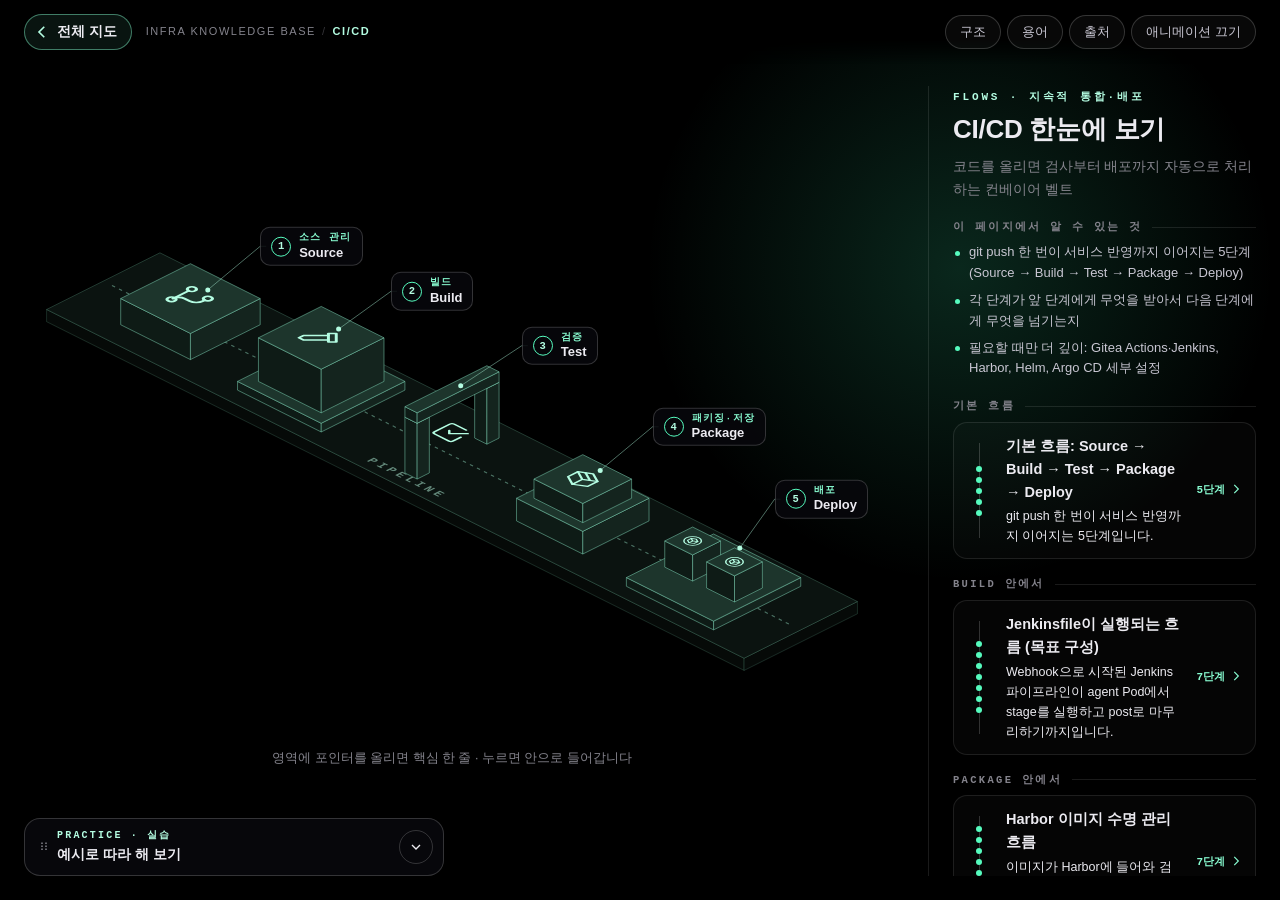
==== ci_cd_guideline/index.html @ 7761f0af "Add directional scene transitions and visible back buttons - Zoom in/out/slide transitions between v" ====
<!DOCTYPE html>
<html lang="ko">
<head>
  <meta charset="UTF-8">
  <meta name="viewport" content="width=device-width, initial-scale=1">
  <meta name="color-scheme" content="dark">
  <title>인프라 학습 가이드</title>
  <link rel="stylesheet" href="style.css">
</head>
<body>
  <a class="skip-link" href="#stage">장면으로 건너뛰기</a>
  <a class="skip-link" href="#tours">흐름 패널로 건너뛰기</a>
  <div class="glow" aria-hidden="true"></div>

  <header class="sub-top">
    <a class="back" id="back" href="../index.html"><svg viewBox="0 0 24 24" aria-hidden="true"><path d="M15 5l-7 7 7 7"/></svg><span id="back-text">전체 지도</span></a>
    <nav class="crumb" id="crumb" aria-label="현재 위치"></nav>
    <div class="top-pills" role="toolbar" aria-label="보조 메뉴">
      <button type="button" class="pill" id="open-outline" aria-haspopup="dialog">구조</button>
      <button type="button" class="pill" id="open-terms" aria-haspopup="dialog">용어</button>
      <button type="button" class="pill" id="open-sources" aria-haspopup="dialog">출처</button>
      <button type="button" class="pill" id="motion-btn">애니메이션 끄기</button>
    </div>
  </header>
  <h1 class="sr-only" id="page-title">인프라 학습 가이드</h1>

  <div class="layout">
    <main class="hw-stage" id="stage" tabindex="-1" aria-label="구조 장면">
      <button type="button" class="stage-up" id="stage-up" hidden aria-keyshortcuts="Escape Backspace"><svg viewBox="0 0 24 24" aria-hidden="true"><path d="M15 5l-7 7 7 7"/></svg><span class="su-t">상위로</span><b id="stage-up-to"></b><kbd aria-hidden="true">Esc</kbd></button>
      <div class="board-wrap" id="board-wrap">
        <svg class="board" id="board" aria-hidden="true" focusable="false"></svg>
        <div class="labels" id="labels" role="group" aria-label="장면의 구성 요소"></div>
      </div>
      <div class="view-cap" id="view-cap" hidden></div>
      <ol class="legend" id="legend" aria-label="장면의 구성 요소 목록" hidden></ol>
      <p class="hint" id="hint" aria-live="polite"></p>
    </main>

    <aside class="tours" id="tours" aria-label="흐름" tabindex="-1">
      <div class="tours__list" id="tours-list"></div>
      <div class="tours__view" id="tours-view" aria-live="polite"></div>
      <div class="tour-tip" id="tour-tip" role="status">
        <b>흐름을 골라 보세요</b>
        <span>흐름을 누르면 장면 위에서 데이터가 어디서 어디로 가는지 한 단계씩 따라갑니다.</span>
        <button type="button" id="tour-tip-ok">알겠어요</button>
      </div>
    </aside>
  </div>

  <aside class="practice" id="practice" aria-labelledby="practice-title" hidden>
    <div class="pr-head" id="pr-head">
      <span class="pr-grip" aria-hidden="true">⋮⋮</span>
      <div class="pr-titles">
        <p class="pr-eyebrow">PRACTICE · 실습</p>
        <h2 class="pr-title" id="practice-title">예시로 따라 해 보기</h2>
      </div>
      <button type="button" class="pr-fold" id="pr-fold" aria-expanded="true" aria-controls="pr-body" title="접기/펼치기"><svg viewBox="0 0 24 24" aria-hidden="true"><path d="M6 15l6-6 6 6"/></svg></button>
    </div>
    <div class="pr-body" id="pr-body"></div>
  </aside>

  <details class="notice" id="data-notice" hidden>
    <summary id="notice-summary">데이터 경고</summary>
    <ul id="notice-list"></ul>
  </details>

  <div class="modal-back" id="modal-back" hidden></div>
  <section class="modal" id="modal" role="dialog" aria-modal="true" aria-labelledby="md-title" hidden>
    <div class="md-art">
      <svg class="md-svg" id="md-svg" aria-hidden="true" focusable="false"></svg>
      <button type="button" class="md-arrow md-prev" id="md-prev" aria-label="이전 주제"><svg viewBox="0 0 24 24" aria-hidden="true"><path d="M15 5l-7 7 7 7"/></svg></button>
      <button type="button" class="md-arrow md-next" id="md-next" aria-label="다음 주제"><svg viewBox="0 0 24 24" aria-hidden="true"><path d="M9 5l7 7-7 7"/></svg></button>
    </div>
    <div class="md-info">
      <button type="button" class="md-close" id="md-close" aria-label="닫기"><svg viewBox="0 0 24 24" aria-hidden="true"><path d="M6 6l12 12M18 6L6 18"/></svg></button>
      <p class="md-eyebrow" id="md-eyebrow"></p>
      <h2 class="md-title" id="md-title"></h2>
      <div class="md-chips" id="md-chips"></div>
      <div class="md-slides" id="md-slides" aria-live="polite"></div>
      <div class="md-foot">
        <div class="md-dots" id="md-dots" role="group" aria-label="설명 넘기기"></div>
        <p class="md-hint">주제를 누르거나 방향 키로 넘겨 보세요</p>
        <div class="md-actions" id="md-actions"></div>
      </div>
    </div>
  </section>

  <div class="drawer-backdrop" id="drawer-backdrop" hidden></div>
  <aside class="drawer" id="drawer" role="dialog" aria-modal="true" aria-labelledby="drawer-title" hidden>
    <div class="drawer-head">
      <h2 class="drawer-title" id="drawer-title"></h2>
      <button type="button" class="pill" id="drawer-close">닫기</button>
    </div>
    <section class="pane" data-pane="outline" hidden>
      <p class="pane-note">항목을 누르면 장면에서 해당 위치로 이동합니다.</p>
      <div class="pane-tools">
        <button type="button" class="pill" id="expand-all">전체 펼치기</button>
        <button type="button" class="pill" id="collapse-all">전체 접기</button>
      </div>
      <ul class="outline" id="outline"></ul>
      <h3 class="pane-h">다른 가이드</h3>
      <nav class="guide-nav" id="guide-nav" aria-label="다른 학습 페이지"></nav>
    </section>
    <section class="pane" data-pane="terms" hidden>
      <p class="pane-note">형식 — <strong>용어</strong>: 요약 / <strong>vs 비교대상</strong>: 차이 1줄</p>
      <input type="search" class="term-search" id="term-search" placeholder="용어 검색" aria-label="용어 검색">
      <dl class="term-list" id="term-list"></dl>
      <button type="button" class="pill term-more" id="term-more" aria-controls="term-list-more" aria-expanded="false" hidden>더 보기</button>
      <dl class="term-list" id="term-list-more" hidden></dl>
      <p class="pane-note" id="term-empty" hidden>검색 결과가 없습니다.</p>
    </section>
    <section class="pane" data-pane="sources" hidden>
      <ol class="source-list" id="source-list"></ol>
      <div id="internal-refs"></div>
      <p class="pane-note" id="checked-note"></p>
    </section>
  </aside>

  <div class="tip" id="tip" role="tooltip" hidden></div>

  <script src="data.js"></script>
  <script src="logos.js"></script>
  <script src="scene.js"></script>
  <script src="script.js"></script>
</body>
</html>
---- ci_cd_guideline/style.css ----
/* ==========================================================================
   공통 스타일 — 5개 학습 페이지가 같은 파일을 사용합니다.
   검은 바탕 + 가이드마다 다른 색상(--h). 외부 글꼴·CDN 없이 시스템 글꼴만 씁니다.
   ========================================================================== */
:root {
  --h: 250;
  --sat: 95%;
  --lav: hsl(var(--h) var(--sat) 85%);
  --lav-2: hsl(var(--h) var(--sat) 76%);
  --lav-3: hsl(var(--h) var(--sat) 66%);
  --lav-hi: hsl(var(--h) var(--sat) 95%);
  --lav-a: hsl(var(--h) 90% 80% / .14);
  --lav-b: hsl(var(--h) 90% 80% / .28);
  --bg: #000;
  --panel: #0b0b0f;
  --panel-2: #121219;
  --line: rgba(255, 255, 255, .1);
  --line-2: rgba(255, 255, 255, .18);
  --text: #ecebf1;
  --muted: #84838c;
  --soft: #c9c7d3;
  --warn: #ffcf7a;
  --ease: cubic-bezier(0.22, 1, 0.36, 1);
  --mono: ui-monospace, SFMono-Regular, Menlo, Consolas, "Liberation Mono", monospace;
  --sans: -apple-system, BlinkMacSystemFont, "Apple SD Gothic Neo", "Malgun Gothic", "Noto Sans KR", "Segoe UI", Roboto, sans-serif;
  /* 입체 면 */
  --f-top: hsl(var(--h) 30% 16%);
  --f-left: hsl(var(--h) 30% 8%);
  --f-right: hsl(var(--h) 30% 11%);
  --edge: hsl(var(--h) 60% 70% / .55);
  color-scheme: dark;
}

* { box-sizing: border-box; }
html, body { margin: 0; }
body {
  min-height: 100vh;
  background: var(--bg);
  color: var(--text);
  font-family: var(--sans);
  font-size: 15px;
  line-height: 1.6;
  -webkit-font-smoothing: antialiased;
  overflow-x: hidden;
}
body.modal-open, body.drawer-open { overflow: hidden; }
a { color: var(--lav); }
button { font: inherit; color: inherit; }
[hidden] { display: none !important; }
:focus-visible { outline: 2px solid var(--lav-hi); outline-offset: 2px; }
.sr-only { position: absolute; width: 1px; height: 1px; overflow: hidden; clip: rect(0 0 0 0); white-space: nowrap; }
.skip-link { position: absolute; left: 12px; top: -60px; z-index: 100; padding: 8px 14px; background: var(--lav); color: #000; border-radius: 999px; font-weight: 700; text-decoration: none; }
.skip-link:focus { top: 12px; }

/* 숨쉬는 배경 빛 */
.glow {
  position: fixed; inset: -20% -10% auto auto; width: 70vw; height: 70vw; z-index: 0; pointer-events: none;
  background: radial-gradient(closest-side, hsl(var(--h) 90% 60% / .16), transparent 70%);
  animation: breathe 9s var(--ease) infinite alternate;
}
@keyframes breathe { from { opacity: .55; transform: scale(.94); } to { opacity: 1; transform: scale(1.04); } }

/* ---------------- 위쪽 ---------------- */
.sub-top {
  position: sticky; top: 0; z-index: 30;
  display: flex; align-items: center; gap: 14px; flex-wrap: wrap;
  padding: 14px 24px; min-height: 64px;
  background: linear-gradient(#000 60%, rgba(0, 0, 0, 0));
}
.back { display: inline-flex; align-items: center; gap: 6px; min-height: 36px; color: var(--text); text-decoration: none; font-size: 13.5px; font-weight: 600; padding: 6px 14px 6px 8px; border: 1px solid hsl(var(--h) 95% 75% / .45); border-radius: 999px; background: hsl(var(--h) 90% 70% / .08); transition: background .2s, border-color .2s, transform .2s var(--ease); }
.back svg { width: 18px; height: 18px; fill: none; stroke: var(--lav); stroke-width: 2.2; transition: transform .2s var(--ease); }
.back:hover { border-color: var(--lav); background: hsl(var(--h) 90% 70% / .16); }
.back:hover svg { transform: translateX(-3px); }

/* 장면 위에 떠 있는 '상위로' 버튼(안으로 들어갔을 때만) */
.stage-up { position: absolute; left: 16px; top: 8px; z-index: 6; display: inline-flex; align-items: center; gap: 8px; min-height: 42px; padding: 8px 12px 8px 10px; border: 1.5px solid hsl(var(--h) 95% 75% / .85); border-radius: 14px; background: hsl(var(--h) 45% 16% / .92); backdrop-filter: blur(6px); color: var(--text); font: inherit; font-size: 13.5px; cursor: pointer; box-shadow: 0 0 0 0 hsl(var(--h) 90% 70% / .4), 0 8px 24px rgba(0, 0, 0, .5); animation: upIn .5s var(--ease) both, upGlow 2.4s ease-out .5s 2; transition: border-color .2s, background .2s; }
.stage-up svg { width: 18px; height: 18px; fill: none; stroke: var(--lav); stroke-width: 2.2; transition: transform .2s var(--ease); }
.stage-up .su-t { color: var(--text); font-size: 12.5px; font-weight: 600; }
.stage-up b { color: var(--lav); font-weight: 700; max-width: 220px; overflow: hidden; text-overflow: ellipsis; white-space: nowrap; }
.stage-up kbd { margin-left: 2px; padding: 1px 6px; border: 1px solid hsl(var(--h) 95% 75% / .5); border-radius: 6px; color: var(--text); font: 600 10px var(--mono); }
.stage-up:hover { border-color: var(--lav); background: hsl(var(--h) 50% 22% / .95); }
.stage-up:hover svg { transform: translateX(-3px); }
@keyframes upIn { from { opacity: 0; transform: translateX(-16px); } }
@keyframes upGlow { 0% { box-shadow: 0 0 0 0 hsl(var(--h) 90% 70% / .5), 0 8px 24px rgba(0, 0, 0, .5); } 100% { box-shadow: 0 0 0 12px hsl(var(--h) 90% 70% / 0), 0 8px 24px rgba(0, 0, 0, .5); } }

/* 페이지 들어오기·나가기 */
body { animation: pageIn .5s var(--ease) both; }
@keyframes pageIn { from { opacity: 0; } }
html.is-leaving body { opacity: 0; transition: opacity .25s ease; }
html.is-leaving .board-wrap { transform: scale(.94); filter: blur(3px); transition: transform .25s ease, filter .25s ease; }
.crumb { display: flex; align-items: center; flex-wrap: wrap; gap: 6px; flex: 1; min-width: 0; font-size: 11px; letter-spacing: .14em; color: var(--muted); }
.crumb i { font-style: normal; opacity: .4; }
.crumb b { color: var(--lav); font-weight: 700; }
.cr-link { background: none; border: 0; padding: 2px 0; color: var(--muted); text-decoration: none; cursor: pointer; letter-spacing: inherit; font-size: inherit; }
.cr-link:hover { color: var(--text); }
.top-pills { display: flex; gap: 6px; flex-wrap: wrap; }
.pill {
  display: inline-flex; align-items: center; gap: 6px; min-height: 34px; padding: 6px 14px;
  border: 1px solid var(--line-2); border-radius: 999px; background: rgba(255, 255, 255, .03);
  color: var(--soft); font-size: 13px; cursor: pointer; text-decoration: none;
  transition: border-color .2s, background .2s, color .2s;
}
.pill:hover { border-color: var(--lav-3); color: var(--text); }
.pill:disabled { opacity: .35; cursor: default; }
.pill.is-primary { background: var(--lav); color: #000; border-color: var(--lav); font-weight: 700; }
#motion-btn.is-off { border-color: var(--lav-3); color: var(--lav); }

/* ---------------- 레이아웃 ---------------- */
.layout { position: relative; z-index: 1; display: block; }
.hw-stage {
  position: relative; display: flex; flex-direction: column; align-items: center;
  padding: 8px 16px 24px; outline: none;
}
.board-wrap { position: relative; margin: 0 auto; will-change: transform, opacity; }
.hw-stage.is-diving .board-wrap { pointer-events: none; }
.hw-stage:not(.is-root) { padding-top: 62px; }
.part.is-came > .bx .ft, .part.is-came .ft { animation: cameGlow 1.4s ease-out; }
@keyframes cameGlow { 0%, 40% { fill: var(--lav-3); } 100% { } }
.board { position: absolute; inset: 0; width: 100%; height: 100%; overflow: visible; }
.labels { position: absolute; inset: 0; pointer-events: none; }
.leaders { position: absolute; left: 0; top: 0; overflow: visible; pointer-events: none; }

@media (min-width: 900px) {
  .layout { height: calc(100vh - 64px); padding-right: 376px; }
  .hw-stage { height: 100%; justify-content: center; }
}

/* ---------------- 장면(SVG) ---------------- */
.bx .ft { fill: var(--f-top); stroke: var(--edge); stroke-width: 1; stroke-linejoin: round; }
.bx .fa { fill: var(--f-left); stroke: var(--edge); stroke-width: 1; stroke-linejoin: round; }
.bx .fb { fill: var(--f-right); stroke: var(--edge); stroke-width: 1; stroke-linejoin: round; }
.slab-bx .ft, .deco .ft { fill: hsl(var(--h) 25% 7%); stroke: hsl(var(--h) 60% 70% / .3); }
.slab-bx .fa, .slab-bx .fb, .deco .fa, .deco .fb { fill: hsl(var(--h) 25% 4%); stroke: hsl(var(--h) 60% 70% / .25); }
.slab-deco .ft { fill: hsl(var(--h) 25% 6%); stroke: hsl(var(--h) 60% 70% / .25); }
.slab-deco .fa, .slab-deco .fb { fill: hsl(var(--h) 25% 3%); stroke: hsl(var(--h) 60% 70% / .2); }
.dash .ft, .dash .fa, .dash .fb { stroke-dasharray: 4 4; }
.ghost .ft, .ghost .fa, .ghost .fb { fill: rgba(255, 255, 255, .02); stroke-dasharray: 3 4; }
.hot .ft { fill: hsl(var(--h) 45% 24%); }
.ico { fill: none; stroke: var(--lav); stroke-width: 1.6; stroke-linecap: round; stroke-linejoin: round; }
.ico .logo, .ico image { opacity: .95; }
.top-tx, .sc-tx { fill: var(--lav-2); font-family: var(--mono); letter-spacing: .08em; }
.slab-tx { fill: hsl(var(--h) 60% 80% / .55); font-weight: 700; letter-spacing: .3em; }
.sc-tx.dim { fill: var(--muted); }
.sc-tx.code { fill: var(--soft); letter-spacing: 0; }
.link { fill: none; stroke: hsl(var(--h) 60% 75% / .45); stroke-width: 1.3; stroke-dasharray: 4 5; }
.link.solid { stroke-dasharray: none; }
.link.flowing { animation: dashMove 1.4s linear infinite; }
@keyframes dashMove { to { stroke-dashoffset: -18; } }
.line-lane { fill: none; stroke: var(--lav-3); stroke-width: 3; stroke-linecap: round; }
.lane-tx { fill: var(--muted); font-family: var(--mono); letter-spacing: .06em; }
.tag-flag { fill: var(--lav); }
.dot-c { fill: var(--lav); stroke: #000; stroke-width: 1.5; }

.part { cursor: pointer; transition: opacity .3s var(--ease), filter .3s var(--ease); }
.part .bx, .part .top-ico { transition: transform .3s var(--ease); }
.part.is-hover .ft, .part:hover .ft { fill: hsl(var(--h) 45% 24%); stroke: var(--lav-hi); }
.part.is-hover .fa, .part.is-hover .fb, .part:hover .fa, .part:hover .fb { stroke: var(--lav-hi); }
.part.is-hover, .part:hover { filter: drop-shadow(0 0 10px hsl(var(--h) 90% 70% / .45)); }
.part.slab { cursor: default; }
.part.slab:hover { filter: none; }
.part.slab:hover .ft { fill: hsl(var(--h) 25% 7%); stroke: hsl(var(--h) 60% 70% / .3); }
.part.nb { opacity: .55; }
.part.nb:hover, .part.nb.is-hover { opacity: 1; }

/* 흐름 진행 중: 해당 부분만 밝게 */
.board.touring .part, .board.touring .deco-dim { opacity: .22; }
.board.touring .part.is-on, .board.touring .part:has(.is-on) { opacity: 1; }
.board.touring .sub { opacity: .45; transition: opacity .3s; }
.board.touring .sub.is-on { opacity: 1; }
.board.touring .is-on .ft { fill: hsl(var(--h) 55% 28%); stroke: var(--lav-hi); stroke-width: 1.6; }
.board.touring .is-on .fa, .board.touring .is-on .fb { stroke: var(--lav-hi); }
.board .is-on { filter: drop-shadow(0 0 14px hsl(var(--h) 90% 70% / .55)); }
.board .is-dim { opacity: .22; }
.board .is-practice .ft { stroke: #fff; stroke-dasharray: 3 3; stroke-width: 1.4; }

.journey__path { fill: none; stroke: var(--lav-hi); stroke-width: 2.4; stroke-linecap: round; stroke-linejoin: round; filter: drop-shadow(0 0 6px hsl(var(--h) 90% 70% / .8)); }
.journey__dot { fill: #fff; filter: drop-shadow(0 0 8px #fff) drop-shadow(0 0 16px var(--lav)); }
.board:not(.touring) .journey__dot { opacity: 0; }
.tour-trail { pointer-events: none; }

/* ---------------- 라벨 ---------------- */
.lbl {
  position: absolute; pointer-events: auto; display: inline-flex; align-items: center; gap: 8px;
  padding: 4px 10px; border: 1px solid var(--line-2); border-radius: 10px;
  background: rgba(8, 8, 12, .86); cursor: pointer; text-align: left; white-space: nowrap;
  transition: border-color .2s, background .2s, box-shadow .2s;
}
.lbl-l { transform: translate(-100%, -50%); flex-direction: row-reverse; text-align: right; }
.lbl-r { transform: translate(0, -50%); }
.lbl-c { transform: translate(-50%, -50%); }
.lbl:hover, .lbl.is-hover, .lbl:focus-visible { border-color: var(--lav); background: hsl(var(--h) 40% 12% / .95); box-shadow: 0 0 18px hsl(var(--h) 90% 70% / .3); }
.lbl-n { display: inline-grid; place-items: center; min-width: 20px; height: 20px; padding: 0 5px; border-radius: 999px; border: 1px solid var(--lav-3); color: var(--lav); font: 700 10.5px/1 var(--mono); }
.lbl-txt { display: flex; flex-direction: column; line-height: 1.25; }
.lbl-en { font: 600 9.5px/1.3 var(--mono); letter-spacing: .14em; color: var(--lav-2); }
.lbl-ko { font-size: 13px; font-weight: 600; color: var(--text); }
.lbl-nb { opacity: .7; }
.lbl-nb .lbl-ko { font-size: 12px; }
.leader { fill: none; stroke: hsl(var(--h) 70% 80% / .45); stroke-width: 1; }
.leader-dot { fill: var(--lav); }
.leader-nb { stroke-dasharray: 2 3; }
.labels.is-compact .lbl { padding: 0; border: 0; background: none; transform: translate(-50%, -50%); pointer-events: none; }
.labels.is-compact .lbl-txt { display: none; }
.labels.is-compact .lbl-n { background: #000; box-shadow: 0 0 0 2px #000; }
.labels.is-compact .lbl.is-hover .lbl-n { background: var(--lav); color: #000; }

/* 좁은 화면: 번호 목록 */
.legend { list-style: none; margin: 14px 0 0; padding: 0; width: 100%; max-width: 640px; display: grid; gap: 6px; }
.lg-btn { width: 100%; display: grid; grid-template-columns: auto 1fr auto; align-items: center; gap: 10px; min-height: 44px; padding: 8px 12px; border: 1px solid var(--line); border-radius: 12px; background: rgba(255, 255, 255, .02); cursor: pointer; text-align: left; }
.lg-btn:hover, .lg-btn.is-hover { border-color: var(--lav-3); }
.lg-act { font-size: 11.5px; color: var(--lav-2); }

/* 장면 아래 설명 */
.view-cap { width: 100%; max-width: 720px; margin-top: 10px; text-align: center; }
.vc-eyebrow { margin: 0; font: 600 11px/1.4 var(--mono); letter-spacing: .26em; color: var(--lav); }
.vc-title { margin: 4px 0; font-size: 20px; font-weight: 800; }
.vc-key { margin: 0 0 10px; color: var(--soft); font-size: 14px; }
.hint { margin: 10px 0 0; min-height: 1.6em; font-size: 12.5px; color: var(--muted); text-align: center; max-width: 720px; }
.hint b { color: var(--lav); }

/* ---------------- 오른쪽 흐름 패널 ---------------- */
.tours {
  position: relative; z-index: 2; margin: 8px 16px 24px; padding: 18px 18px 22px;
  border-top: 1px solid var(--line); outline: none;
}
@media (min-width: 900px) {
  .tours {
    position: fixed; top: 86px; right: 24px; bottom: 24px; width: 328px; margin: 0;
    padding: 4px 0 4px 24px; border-top: 0; border-left: 1px solid var(--line);
    overflow-y: auto; overflow-x: hidden; scrollbar-width: thin;
  }
  .tours::before {
    content: ""; position: absolute; left: -1px; top: 0; width: 1px; height: 80px;
    background: linear-gradient(transparent, var(--lav), transparent);
    animation: scan 5s var(--ease) infinite;
  }
}
@media (min-width: 900px) and (max-width: 1100px) {
  .layout { padding-right: 312px; }
  .tours { width: 272px; right: 16px; }
}
@keyframes scan { 0% { top: 0; opacity: 0; } 20% { opacity: 1; } 100% { top: calc(100% - 80px); opacity: 0; } }

.tours.is-view .tours__list { display: none; }
.tours.is-view .tours__view { animation: paneFwd .45s var(--ease) both; }
.tours:not(.is-view) .tours__list { animation: paneBack .45s var(--ease) both; }
@keyframes paneFwd { from { opacity: 0; transform: translateX(28px); } }
@keyframes paneBack { from { opacity: 0; transform: translateX(-28px); } }
.tours:not(.is-view) .tours__view { display: none; }
.tours__eyebrow { margin: 0 0 8px; font: 600 11px/1.4 var(--mono); letter-spacing: .26em; color: var(--lav); text-transform: uppercase; }
.tours__title { margin: 0 0 10px; font-size: 26px; line-height: 1.25; font-weight: 800; letter-spacing: -.01em; }
.tours__lead { margin: 0 0 16px; font-size: 13.5px; color: var(--muted); line-height: 1.7; }
.tours__learn { margin: 0 0 20px; padding: 0; list-style: none; display: grid; gap: 6px; font-size: 13px; color: var(--soft); }
.tours__learn li { position: relative; padding-left: 16px; }
.tours__learn li::before { content: ""; position: absolute; left: 2px; top: .68em; width: 5px; height: 5px; border-radius: 50%; background: var(--lav-3); }
.tours__label { display: flex; align-items: center; gap: 10px; margin: 18px 0 8px; font: 600 10.5px/1.4 var(--mono); letter-spacing: .22em; color: var(--muted); text-transform: uppercase; }
.tours__label::after { content: ""; flex: 1; height: 1px; background: var(--line); }

.tour-item {
  --i: 0; width: 100%; display: grid; grid-template-columns: 30px 1fr auto; align-items: center; gap: 12px;
  margin-bottom: 6px; padding: 12px 12px 12px 10px; border: 1px solid var(--line); border-radius: 14px;
  background: rgba(255, 255, 255, .02); cursor: pointer; text-align: left;
  animation: slideIn .6s var(--ease) both; animation-delay: calc(var(--i) * 60ms);
  transition: border-color .2s, background .2s;
}
.tour-item:hover, .tour-item:focus-visible { border-color: var(--lav-3); background: var(--lav-a); }
@keyframes slideIn { from { opacity: 0; transform: translateX(14px); } to { opacity: 1; transform: none; } }
.ti-route { position: relative; display: flex; flex-direction: column; align-items: center; gap: 5px; height: 100%; justify-content: center; }
.ti-route::before { content: ""; position: absolute; top: 8px; bottom: 8px; width: 1px; background: var(--line-2); }
.ti-route i { position: relative; width: 6px; height: 6px; border-radius: 50%; background: var(--lav-3); }
.tour-item:hover .ti-route i { animation: runLine 1.2s var(--ease) infinite; }
.tour-item:hover .ti-route i:nth-child(2) { animation-delay: .15s; }
.tour-item:hover .ti-route i:nth-child(3) { animation-delay: .3s; }
@keyframes runLine { 50% { background: #fff; box-shadow: 0 0 8px var(--lav); } }
.ti-txt { display: flex; flex-direction: column; gap: 2px; min-width: 0; }
.ti-txt b { font-size: 14.5px; font-weight: 700; }
.ti-txt span { font-size: 12.5px; color: var(--muted); line-height: 1.5; }
.ti-meta { font: 600 11px/1 var(--mono); color: var(--lav-2); white-space: nowrap; display: inline-flex; align-items: center; gap: 4px; }
.ti-meta svg, .tv-btn svg { width: 14px; height: 14px; fill: none; stroke: currentColor; stroke-width: 2; }

/* 단계 화면 */
.tours__back { display: inline-flex; align-items: center; gap: 6px; min-height: 36px; margin: 0 0 14px; padding: 6px 14px 6px 8px; border: 1px solid hsl(var(--h) 95% 75% / .45); border-radius: 999px; background: hsl(var(--h) 90% 70% / .08); color: var(--text); font-size: 13px; font-weight: 600; cursor: pointer; transition: background .2s, border-color .2s; }
.tours__back:hover { border-color: var(--lav); background: hsl(var(--h) 90% 70% / .16); }
.tours__back svg { width: 16px; height: 16px; fill: none; stroke: currentColor; stroke-width: 2; }
.tv-where { display: flex; align-items: center; gap: 8px; }
.tv-where::before { content: ""; width: 7px; height: 7px; border-radius: 50%; background: var(--lav); box-shadow: 0 0 0 0 var(--lav); animation: pulse 1.8s ease-out infinite; }
.tv-where::after { content: "LIVE"; margin-left: auto; padding: 2px 6px; border: 1px solid var(--lav-3); border-radius: 4px; font-size: 9px; letter-spacing: .2em; }
@keyframes pulse { 0% { box-shadow: 0 0 0 0 hsl(var(--h) 90% 80% / .6); } 100% { box-shadow: 0 0 0 10px hsl(var(--h) 90% 80% / 0); } }

.tv-line { --p: 0; position: relative; display: flex; justify-content: space-between; margin: 16px 0 18px; padding: 0 4px; }
.tv-line::before, .tv-line::after { content: ""; position: absolute; left: 14px; right: 14px; top: 50%; height: 2px; margin-top: -1px; border-radius: 2px; }
.tv-line::before { background: var(--line-2); }
.tv-line::after { right: auto; width: calc((100% - 28px) * var(--p)); background: linear-gradient(90deg, var(--lav-3), var(--lav-hi)); box-shadow: 0 0 10px var(--lav); transition: width .6s var(--ease); }
.tv-node { position: relative; z-index: 1; display: grid; place-items: center; width: 28px; height: 28px; padding: 0; border: 0; background: none; cursor: pointer; }
.tv-node span { display: block; width: 10px; height: 10px; border-radius: 50%; background: #000; border: 2px solid var(--line-2); transition: all .3s var(--ease); }
.tv-node.is-done span { background: var(--lav-3); border-color: var(--lav-3); }
.tv-node.is-on span { width: 14px; height: 14px; background: #fff; border-color: #fff; box-shadow: 0 0 0 4px hsl(var(--h) 90% 80% / .25), 0 0 14px var(--lav); animation: ring 1.8s ease-out infinite; }
.tv-node.is-away span { border-style: dashed; border-color: var(--lav-2); }
@keyframes ring { 50% { box-shadow: 0 0 0 7px hsl(var(--h) 90% 80% / .12), 0 0 18px var(--lav); } }

.tv-data { position: relative; margin: 0 0 18px; padding: 14px 16px; background: hsl(var(--h) 40% 50% / .06); }
.tv-data::before, .tv-data::after { content: ""; position: absolute; width: 12px; height: 12px; border: 1.5px solid var(--lav-2); }
.tv-data::before { left: 0; top: 0; border-right: 0; border-bottom: 0; }
.tv-data::after { right: 0; bottom: 0; border-left: 0; border-top: 0; }
.tv-data__head { display: flex; align-items: center; justify-content: space-between; gap: 8px; margin-bottom: 6px; }
.tv-data__label { display: inline-flex; align-items: center; gap: 6px; font: 600 10px/1.3 var(--mono); letter-spacing: .22em; color: var(--muted); }
.tv-data__label::before { content: ""; width: 5px; height: 5px; border-radius: 50%; background: #fff; box-shadow: 0 0 6px #fff; }
.tv-data__tag { font: 500 9.5px/1.3 var(--mono); color: var(--lav-2); letter-spacing: .08em; }
.tv-data__value { margin: 0; font: 600 20px/1.3 var(--mono); color: var(--lav-hi); text-shadow: 0 0 14px hsl(var(--h) 90% 75% / .55); word-break: break-word; }
.tv-data__sub { margin: 4px 0 0; font-size: 12px; color: var(--muted); }
.tv-data.is-in { animation: dataIn .7s var(--ease); }
@keyframes dataIn { from { opacity: 0; transform: translateY(8px); filter: blur(4px); } to { opacity: 1; transform: none; filter: none; } }

.tv-step { position: relative; min-height: 120px; padding-right: 8px; }
.tv-step__n { position: absolute; right: 0; top: -14px; font: 800 64px/1 var(--mono); color: transparent; -webkit-text-stroke: 1px hsl(var(--h) 70% 80% / .22); pointer-events: none; }
.tv-step__title { position: relative; margin: 0 0 8px; font-size: 19px; font-weight: 800; padding-right: 64px; }
.tv-step__text { position: relative; margin: 0 0 10px; font-size: 14.5px; line-height: 1.85; color: var(--soft); min-height: 5.5em; }
.tv-step__text.is-typing::after { content: ""; display: inline-block; width: 2px; height: 1em; margin-left: 2px; vertical-align: -2px; background: var(--lav); animation: caret .8s steps(1) infinite; }
@keyframes caret { 50% { opacity: 0; } }
.tv-src { margin: 0 0 16px; font-size: 11.5px; color: var(--muted); }
.tv-nav { display: flex; align-items: center; gap: 10px; }
.tv-count { flex: 1; font: 600 12px/1 var(--mono); color: var(--muted); letter-spacing: .1em; }
.tv-btn { display: inline-flex; align-items: center; justify-content: center; gap: 6px; height: 40px; padding: 0 18px; border: 1px solid var(--line-2); border-radius: 999px; background: none; cursor: pointer; font-size: 13.5px; font-weight: 600; transition: all .2s; }
.tv-btn:disabled { opacity: .3; cursor: default; }
.tv-btn--prev { width: 40px; padding: 0; }
.tv-btn--next { background: var(--lav); border-color: var(--lav); color: #000; box-shadow: 0 0 20px hsl(var(--h) 90% 70% / .35); }
.tv-btn--next:hover { background: var(--lav-hi); }
.tv-btn--next.is-away { background: #fff; border-color: #fff; }

.tour-tip {
  position: absolute; left: 24px; right: 0; bottom: 0; z-index: 3; display: none; flex-direction: column; gap: 6px;
  padding: 14px 16px; border: 1px solid var(--lav-3); border-radius: 14px; background: rgba(10, 10, 16, .96);
  box-shadow: 0 10px 40px rgba(0, 0, 0, .6);
}
.tour-tip.is-on { display: flex; animation: dataIn .5s var(--ease); }
.tour-tip b { color: var(--lav); font-size: 14px; }
.tour-tip span { font-size: 13px; color: var(--soft); }
.tour-tip button { align-self: flex-end; padding: 6px 14px; border: 0; border-radius: 999px; background: var(--lav); color: #000; font-weight: 700; cursor: pointer; }
@media (max-width: 899px) { .tour-tip { position: relative; left: 0; margin-top: 12px; } }

/* ---------------- 용어 버튼·툴팁 ---------------- */
.tt { padding: 0; border: 0; border-bottom: 1px dashed var(--lav-3); background: none; color: var(--lav-hi); font: inherit; cursor: help; }
.tt:hover, .tt[aria-expanded="true"] { color: #fff; border-bottom-style: solid; }
.tip { position: fixed; z-index: 90; max-width: 340px; padding: 10px 12px; border: 1px solid var(--lav-3); border-radius: 10px; background: #0d0d14; box-shadow: 0 10px 30px rgba(0, 0, 0, .6); font-size: 12.5px; line-height: 1.6; }
.tip p { margin: 0; }
.tip .tip-vs { margin-top: 6px; color: var(--muted); }
.tip strong { color: var(--lav); }

/* ---------------- 설명창 ---------------- */
.modal-back { position: fixed; inset: 0; z-index: 60; background: rgba(0, 0, 0, .72); backdrop-filter: blur(4px); animation: fadeIn .3s var(--ease); }
@keyframes fadeIn { from { opacity: 0; } }
.modal-back.is-closing { animation: fadeOut .2s ease forwards; }
.modal.is-closing { animation: modalOut .2s ease forwards; }
@keyframes fadeOut { to { opacity: 0; } }
@keyframes modalOut { to { opacity: 0; transform: translate(-50%, -47%) scale(.97); } }
.modal {
  position: fixed; z-index: 61; left: 50%; top: 50%; transform: translate(-50%, -50%);
  width: min(1040px, calc(100vw - 48px)); height: min(640px, calc(100vh - 48px));
  display: grid; grid-template-columns: 1fr 1fr; overflow: hidden;
  border: 1px solid var(--line-2); border-radius: 22px; background: #07070b;
  box-shadow: 0 30px 80px rgba(0, 0, 0, .7), 0 0 0 1px hsl(var(--h) 60% 70% / .08);
  animation: modalIn .45s var(--ease);
}
@keyframes modalIn { from { opacity: 0; transform: translate(-50%, -46%) scale(.97); } }
.md-art { position: relative; display: grid; place-items: center; padding: 20px; background: radial-gradient(circle at 50% 45%, hsl(var(--h) 60% 40% / .14), transparent 70%); border-right: 1px solid var(--line); }
.md-svg { width: 100%; height: 100%; max-height: 520px; }
.md-arrow { position: absolute; top: 50%; width: 40px; height: 40px; margin-top: -20px; display: grid; place-items: center; border: 1px solid var(--line-2); border-radius: 50%; background: rgba(0, 0, 0, .6); cursor: pointer; }
.md-arrow svg, .md-close svg { width: 18px; height: 18px; fill: none; stroke: currentColor; stroke-width: 2; }
.md-arrow:disabled { opacity: .25; cursor: default; }
.md-prev { left: 14px; }
.md-next { right: 14px; }
.xp { cursor: pointer; opacity: .45; transition: opacity .3s, transform .4s var(--ease); }
.xp.is-on { opacity: 1; filter: drop-shadow(0 0 12px hsl(var(--h) 90% 70% / .45)); }
.xp.is-on .ft { fill: hsl(var(--h) 50% 26%); stroke: var(--lav-hi); }
.xp:hover { opacity: .85; }
.xp-lead { fill: none; stroke: var(--lav-3); stroke-width: 1; stroke-dasharray: 2 3; }
.xp-num-bg { fill: #000; stroke: var(--lav-3); }
.xp.is-on .xp-num-bg { fill: var(--lav); stroke: var(--lav); }
.xp-num { fill: var(--lav); font-weight: 700; }
.xp.is-on .xp-num { fill: #000; }

.md-info { position: relative; display: flex; flex-direction: column; min-height: 0; padding: 30px 30px 20px; }
.md-close { position: absolute; right: 16px; top: 16px; width: 38px; height: 38px; display: grid; place-items: center; border: 1px solid var(--line-2); border-radius: 50%; background: none; cursor: pointer; }
.md-close:hover { border-color: var(--lav); }
.md-eyebrow { margin: 0 50px 6px 0; font: 600 11px/1.4 var(--mono); letter-spacing: .26em; color: var(--lav); }
.md-title { margin: 0 50px 12px 0; font-size: 26px; line-height: 1.3; font-weight: 800; }
.md-chips { display: flex; flex-wrap: wrap; gap: 6px; margin-bottom: 14px; }
.md-chip { padding: 5px 11px; border: 1px solid var(--line-2); border-radius: 999px; background: none; font-size: 12.5px; color: var(--soft); cursor: pointer; }
.md-chip.tt { border-bottom: 1px solid var(--line-2); color: var(--soft); }
.md-chip:hover, .md-chip.is-on { border-color: var(--lav); color: var(--lav-hi); background: var(--lav-a); }
.md-slides { flex: 1; min-height: 0; overflow-y: auto; padding-right: 6px; scrollbar-width: thin; }
.md-slide { transition: opacity .4s var(--ease), transform .4s var(--ease); }
.md-slide.is-enter { opacity: 0; transform: translateX(16px); transition: none; }
.md-s-eyebrow { margin: 0 0 6px; font: 600 10.5px/1.4 var(--mono); letter-spacing: .22em; color: var(--muted); }
.md-s-title { margin: 0 0 8px; font-size: 19px; font-weight: 800; }
.md-lead { margin: 0 0 12px; font-size: 15.5px; line-height: 1.8; color: var(--text); }
.md-role, .md-desc { margin: 0 0 12px; font-size: 14px; line-height: 1.85; color: var(--soft); }
.md-k { display: block; margin-bottom: 2px; font: 600 10.5px/1.4 var(--mono); letter-spacing: .16em; color: var(--lav-2); }
.md-open { margin: 4px 0 12px; }
.md-src { margin: 8px 0 0; font-size: 12px; color: var(--muted); }
.md-foot { display: flex; align-items: center; flex-wrap: wrap; gap: 10px 14px; padding-top: 14px; margin-top: 10px; border-top: 1px solid var(--line); }
.md-dots { display: flex; gap: 2px; }
.md-dot { width: 24px; height: 24px; padding: 0; border: 0; background: none; cursor: pointer; display: grid; place-items: center; }
.md-dot::before { content: ""; width: 7px; height: 7px; border-radius: 50%; background: var(--line-2); transition: all .3s var(--ease); }
.md-dot.is-on::before { width: 18px; border-radius: 4px; background: var(--lav); }
.md-hint { flex: 1; margin: 0; font-size: 11.5px; color: var(--muted); }
.md-actions { display: flex; gap: 8px; flex-wrap: wrap; }

/* 예시 코드 */
.cap-ex { margin: 0; border: 1px solid var(--line); border-radius: 12px; overflow: hidden; background: #050508; }
.cap-ex-h { display: flex; justify-content: space-between; gap: 8px; padding: 8px 12px; border-bottom: 1px solid var(--line); font: 600 11px/1.4 var(--mono); color: var(--muted); }
.cap-ex-lang { color: var(--lav-2); }
.ex-code, .pr-code { margin: 0; padding: 12px 14px; overflow-x: auto; font: 12.5px/1.65 var(--mono); color: #dcdbe4; white-space: pre; tab-size: 2; }
.ex-mark { background: var(--lav-a); color: var(--lav-hi); border-radius: 3px; }
.ex-n { margin-right: 4px; font-size: 10px; color: var(--lav); }

/* ---------------- 실습 창 ---------------- */
.practice {
  position: fixed; left: 24px; bottom: 24px; z-index: 40; width: min(420px, calc(100vw - 48px));
  border: 1px solid var(--line-2); border-radius: 16px; background: rgba(8, 8, 12, .95);
  box-shadow: 0 20px 50px rgba(0, 0, 0, .6); backdrop-filter: blur(8px);
}
.practice.is-drag { opacity: .9; }
.pr-head { display: flex; align-items: center; gap: 10px; padding: 10px 10px 10px 14px; cursor: grab; user-select: none; }
.practice.is-drag .pr-head { cursor: grabbing; }
.pr-grip { color: var(--muted); font-size: 12px; letter-spacing: -2px; }
.pr-titles { flex: 1; min-width: 0; }
.pr-eyebrow { margin: 0; font: 600 10px/1.4 var(--mono); letter-spacing: .22em; color: var(--lav); }
.pr-title { margin: 0; font-size: 14px; font-weight: 700; }
.pr-fold { width: 34px; height: 34px; display: grid; place-items: center; border: 1px solid var(--line-2); border-radius: 50%; background: none; cursor: pointer; }
.pr-fold svg { width: 16px; height: 16px; fill: none; stroke: currentColor; stroke-width: 2; transition: transform .3s var(--ease); }
.practice.is-folded .pr-fold svg { transform: rotate(180deg); }
.pr-body { padding: 0 14px 14px; max-height: min(60vh, 520px); overflow-y: auto; }
.pr-chips { display: flex; gap: 6px; overflow-x: auto; padding-bottom: 8px; scrollbar-width: thin; }
.pr-chip { flex: none; padding: 4px 10px; border: 1px solid var(--line-2); border-radius: 999px; background: none; font-size: 12px; color: var(--soft); cursor: pointer; white-space: nowrap; }
.pr-chip.is-on { border-color: var(--lav); background: var(--lav-a); color: var(--lav-hi); }
.pr-screen { border: 1px solid var(--line); border-radius: 10px; overflow: hidden; background: #040406; }
.pr-bar { display: flex; align-items: center; gap: 5px; padding: 7px 10px; border-bottom: 1px solid var(--line); }
.pr-bar i { width: 8px; height: 8px; border-radius: 50%; background: var(--line-2); }
.pr-bar span { margin-left: auto; font: 600 10.5px/1 var(--mono); color: var(--lav-2); }
.pr-code { max-height: 220px; overflow: auto; }
.pr-text { margin: 10px 0 0; font-size: 13px; line-height: 1.7; color: var(--soft); }
.pr-text b { color: var(--text); }
.pr-nav { display: flex; align-items: center; gap: 6px; margin-top: 12px; }
.pr-dots { flex: 1; display: flex; justify-content: center; gap: 4px; }
.pr-dots i { width: 6px; height: 6px; border-radius: 50%; background: var(--line-2); }
.pr-dots i.is-on { background: var(--lav); }

/* ---------------- 데이터 경고 ---------------- */
.notice { position: fixed; left: 50%; top: 70px; z-index: 50; transform: translateX(-50%); width: min(640px, calc(100vw - 32px)); padding: 10px 14px; border: 1px solid var(--warn); border-radius: 12px; background: #1a1408; color: var(--warn); font-size: 13px; }
.notice summary { cursor: pointer; }
.notice ul { margin: 8px 0 0; padding-left: 18px; }

/* ---------------- 서랍 ---------------- */
.drawer-backdrop { position: fixed; inset: 0; z-index: 70; background: rgba(0, 0, 0, .6); }
.drawer {
  position: fixed; top: 0; right: 0; bottom: 0; z-index: 71; width: min(440px, 100vw); overflow-y: auto;
  padding: 20px 22px 32px; border-left: 1px solid var(--line-2); background: #08080c;
  animation: drawerIn .4s var(--ease);
}
@keyframes drawerIn { from { transform: translateX(30px); opacity: 0; } }
.drawer-head { display: flex; align-items: center; justify-content: space-between; gap: 10px; margin-bottom: 12px; }
.drawer-title { margin: 0; font-size: 20px; font-weight: 800; }
.pane-note { margin: 0 0 12px; font-size: 12.5px; color: var(--muted); }
.pane-tools { display: flex; gap: 6px; margin-bottom: 12px; }
.pane-h { margin: 24px 0 10px; font: 600 11px/1.4 var(--mono); letter-spacing: .22em; color: var(--lav); }
.outline, .ol-sub { list-style: none; margin: 0; padding: 0; }
.ol-sub { padding-left: 18px; border-left: 1px solid var(--line); margin-left: 12px; }
.ol-row { display: flex; align-items: center; gap: 4px; }
.ol-toggle, .ol-leaf { width: 26px; height: 32px; flex: none; display: grid; place-items: center; border: 0; background: none; color: var(--muted); cursor: pointer; }
.ol-go { flex: 1; display: flex; align-items: baseline; flex-wrap: wrap; gap: 0 8px; min-height: 36px; padding: 6px 8px; border: 0; border-radius: 8px; background: none; cursor: pointer; text-align: left; }
.ol-go:hover { background: rgba(255, 255, 255, .05); }
.ol-en { font: 600 10px/1.3 var(--mono); letter-spacing: .12em; color: var(--lav-2); }
.ol-ko { font-size: 14px; }
.ol-badge { margin-left: auto; font-size: 11px; color: var(--lav); }
.ol-item.is-current > .ol-row .ol-ko { color: var(--lav-hi); font-weight: 700; }
.guide-nav { display: flex; flex-wrap: wrap; gap: 6px; }
.guide-link { padding: 6px 12px; border: 1px solid var(--line-2); border-radius: 999px; font-size: 13px; color: var(--soft); text-decoration: none; }
.guide-link[aria-current="page"] { border-color: var(--lav); color: var(--lav-hi); }
.term-search { width: 100%; min-height: 40px; margin-bottom: 12px; padding: 8px 14px; border: 1px solid var(--line-2); border-radius: 999px; background: #000; color: var(--text); font: inherit; }
.term-list { margin: 0; }
.term-row { padding: 12px 0; border-bottom: 1px solid var(--line); }
.t-main { font-size: 14px; }
.t-main strong { color: var(--lav-hi); }
.t-vs, .t-meta { margin: 4px 0 0; font-size: 13px; color: var(--muted); }
.t-meta { display: flex; flex-wrap: wrap; align-items: center; gap: 6px; font-size: 12px; }
.lv { display: inline-block; padding: 0 5px; border-radius: 4px; border: 1px solid var(--line-2); font: 600 10px/1.6 var(--mono); color: var(--lav-2); }
.term-chip { padding: 2px 8px; border: 1px solid var(--line); border-radius: 999px; background: none; font-size: 11.5px; color: var(--soft); cursor: pointer; }
.term-more { margin: 12px 0; }
.source-list { margin: 0; padding-left: 20px; display: grid; gap: 8px; font-size: 13.5px; }
.source-use { color: var(--muted); font-size: 12.5px; }
#internal-refs h3 { margin: 20px 0 8px; font-size: 13px; color: var(--lav); }
#internal-refs ul { padding-left: 20px; font-size: 13px; color: var(--soft); }

/* ---------------- 반응형 ---------------- */
@media (max-width: 899px) {
  .sub-top { padding: 12px 16px; gap: 10px; }
  .crumb { order: 3; flex-basis: 100%; }
  .top-pills { margin-left: auto; }
  .practice { position: relative; left: auto; bottom: auto; width: auto; margin: 0 16px 24px; }
  .pr-head { cursor: default; }
}
@media (max-width: 700px) {
  .modal { grid-template-columns: 1fr; grid-template-rows: 34% 1fr; width: calc(100vw - 16px); height: calc(100svh - 16px); border-radius: 18px; }
  .md-art { border-right: 0; border-bottom: 1px solid var(--line); padding: 8px; }
  .md-info { padding: 18px 16px 14px; }
  .md-title { font-size: 21px; }
  .md-hint { display: none; }
}
@media (max-width: 480px) {
  .top-pills .pill { padding: 6px 10px; font-size: 12px; }
  .tours__title { font-size: 22px; }
}

/* ---------------- 움직임 줄이기 ---------------- */
html.kb-reduce *, html.kb-reduce *::before, html.kb-reduce *::after { animation: none !important; transition: none !important; }
html.kb-reduce .tours::before { display: none; }
@media (prefers-reduced-motion: reduce) {
  *, *::before, *::after { animation-duration: .01ms !important; animation-iteration-count: 1 !important; transition-duration: .01ms !important; }
}
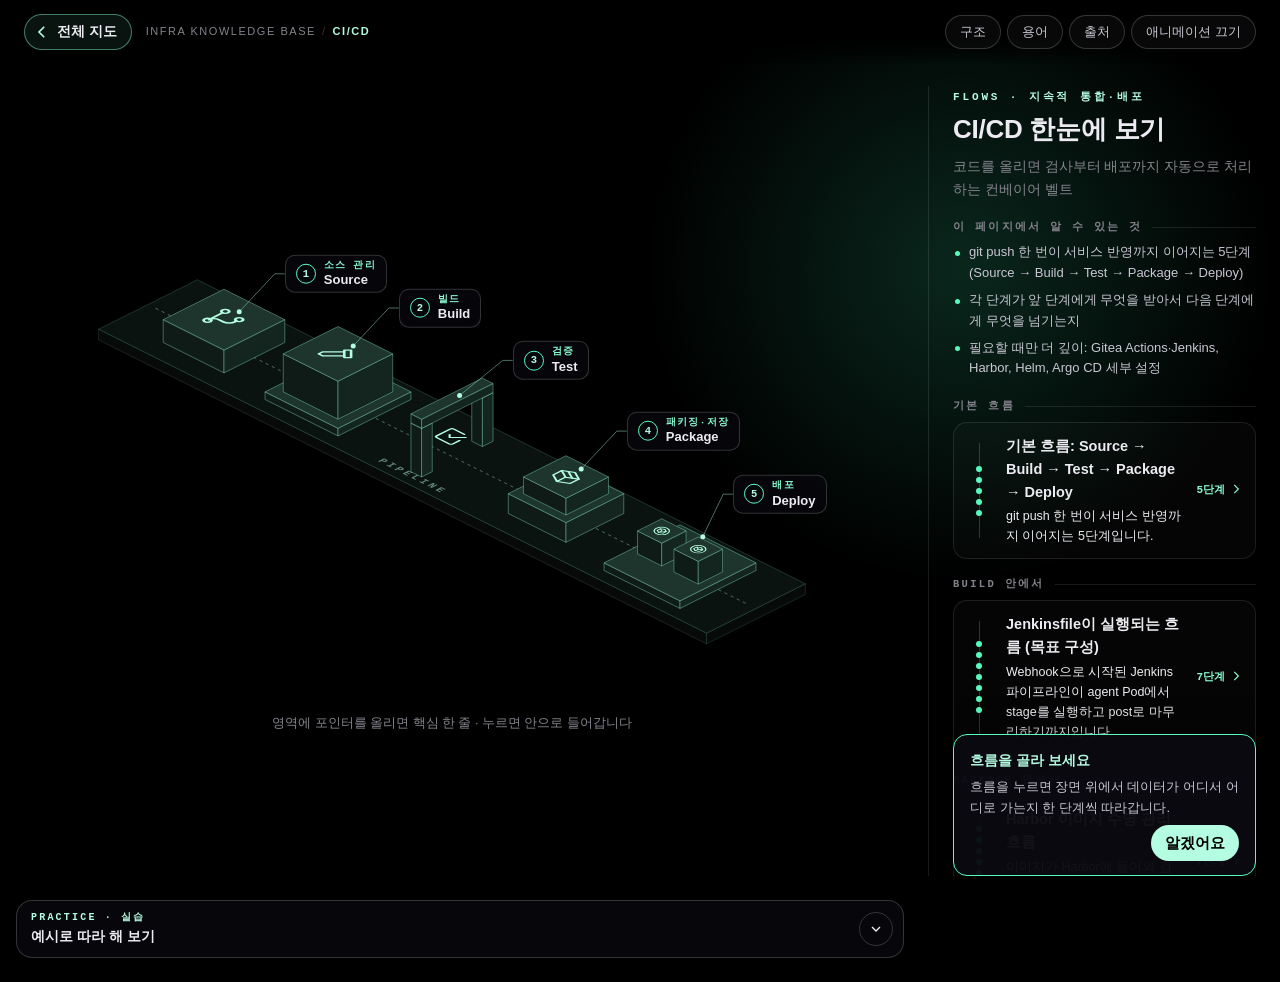
==== commit 1a06ce24: "Fix modal arrow-key hint and correct Git Flow branch scene and examples - Modal hint now says arrow " ====
--- a/ci_cd_guideline/index.html
+++ b/ci_cd_guideline/index.html
@@ -79,7 +79,7 @@
       <div class="md-slides" id="md-slides" aria-live="polite"></div>
       <div class="md-foot">
         <div class="md-dots" id="md-dots" role="group" aria-label="설명 넘기기"></div>
-        <p class="md-hint">주제를 누르거나 방향 키로 넘겨 보세요</p>
+        <p class="md-hint" id="md-hint">← → 키나 아래 점으로 넘겨 보세요</p>
         <div class="md-actions" id="md-actions"></div>
       </div>
     </div>
--- a/ci_cd_guideline/style.css
+++ b/ci_cd_guideline/style.css
@@ -111,7 +111,7 @@
   position: relative; display: flex; flex-direction: column; align-items: center;
   padding: 8px 16px 24px; outline: none;
 }
-.board-wrap { position: relative; margin: 0 auto; will-change: transform, opacity; }
+.board-wrap { position: relative; flex: none; margin: 0 auto; will-change: transform, opacity; }
 .hw-stage.is-diving .board-wrap { pointer-events: none; }
 .hw-stage:not(.is-root) { padding-top: 62px; }
 .part.is-came > .bx .ft, .part.is-came .ft { animation: cameGlow 1.4s ease-out; }
@@ -122,7 +122,27 @@
 
 @media (min-width: 900px) {
   .layout { height: calc(100vh - 64px); padding-right: 376px; }
-  .hw-stage { height: 100%; justify-content: center; }
+  .hw-stage { height: 100%; justify-content: center; justify-content: safe center; }
+  /* 실습 창은 장면을 가리지 않게 제 자리를 따로 갖는다.
+     넓은 화면: 펼치면 왼쪽 칸 / 좁은 데스크톱: 펼치면 아래 칸 / 접으면 어느 쪽이든 아래 줄 */
+  html.pr-on .practice { left: 16px; bottom: 16px; }
+  html.pr-on.pr-folded .practice { width: min(420px, calc(100vw - 48px)); }
+  html.pr-on.pr-folded .layout { padding-bottom: 72px; }
+  html.pr-on:not(.pr-folded) .practice { display: flex; flex-direction: column; }
+  html.pr-on:not(.pr-folded) .pr-body { flex: 1; min-height: 0; max-height: none; }
+}
+@media (min-width: 1400px) {
+  :root { --prw: clamp(300px, 24vw, 400px); }
+  html.pr-on:not(.pr-folded) .practice { top: 80px; width: var(--prw); }
+  html.pr-on:not(.pr-folded) .layout { padding-left: calc(var(--prw) + 24px); }
+}
+@media (min-width: 900px) and (max-width: 1399px) {
+  /* 세 칸을 나란히 두기엔 좁다: 실습 창은 장면 아래 문서 흐름에 둔다(스크롤해서 본다) */
+  html.pr-on .practice, html.pr-on.pr-folded .practice { position: relative; left: auto; bottom: auto; top: auto; width: auto; height: auto; margin: 0 376px 24px 16px; }
+  html.pr-on.pr-folded .layout { padding-bottom: 0; }
+}
+@media (min-width: 900px) and (max-width: 1100px) {
+  html.pr-on .practice, html.pr-on.pr-folded .practice { margin-right: 312px; }
 }
 
 /* ---------------- 장면(SVG) ---------------- */
@@ -419,10 +439,8 @@
   border: 1px solid var(--line-2); border-radius: 16px; background: rgba(8, 8, 12, .95);
   box-shadow: 0 20px 50px rgba(0, 0, 0, .6); backdrop-filter: blur(8px);
 }
-.practice.is-drag { opacity: .9; }
-.pr-head { display: flex; align-items: center; gap: 10px; padding: 10px 10px 10px 14px; cursor: grab; user-select: none; }
-.practice.is-drag .pr-head { cursor: grabbing; }
-.pr-grip { color: var(--muted); font-size: 12px; letter-spacing: -2px; }
+.pr-head { display: flex; align-items: center; gap: 10px; padding: 10px 10px 10px 14px; }
+.pr-grip { display: none; }
 .pr-titles { flex: 1; min-width: 0; }
 .pr-eyebrow { margin: 0; font: 600 10px/1.4 var(--mono); letter-spacing: .22em; color: var(--lav); }
 .pr-title { margin: 0; font-size: 14px; font-weight: 700; }
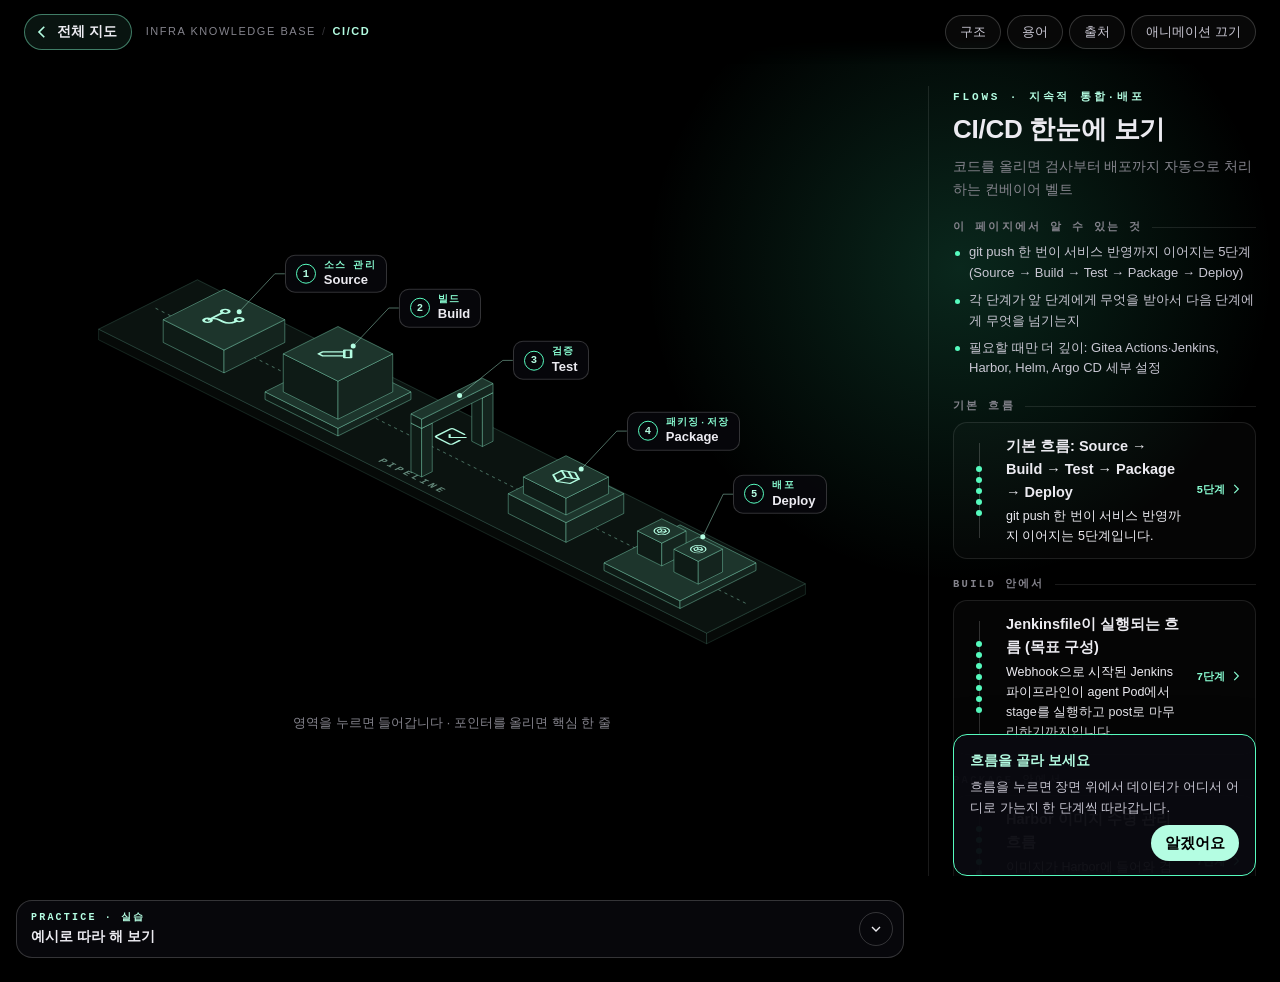
==== commit dc8bc6d8: "Unify enter/exit controls and limit scenes to two levels - Header back always goes to the hub; one i" ====
--- a/ci_cd_guideline/index.html
+++ b/ci_cd_guideline/index.html
@@ -26,7 +26,7 @@
 
   <div class="layout">
     <main class="hw-stage" id="stage" tabindex="-1" aria-label="구조 장면">
-      <button type="button" class="stage-up" id="stage-up" hidden aria-keyshortcuts="Escape Backspace"><svg viewBox="0 0 24 24" aria-hidden="true"><path d="M15 5l-7 7 7 7"/></svg><span class="su-t">상위로</span><b id="stage-up-to"></b><kbd aria-hidden="true">Esc</kbd></button>
+      <button type="button" class="nav-btn stage-up" id="stage-up" hidden aria-keyshortcuts="Escape Backspace"><svg viewBox="0 0 24 24" aria-hidden="true"><path d="M15 5l-7 7 7 7"/></svg><span class="su-t">나가기</span><b id="stage-up-to"></b><kbd aria-hidden="true">Esc</kbd></button>
       <div class="board-wrap" id="board-wrap">
         <svg class="board" id="board" aria-hidden="true" focusable="false"></svg>
         <div class="labels" id="labels" role="group" aria-label="장면의 구성 요소"></div>
--- a/ci_cd_guideline/style.css
+++ b/ci_cd_guideline/style.css
@@ -73,13 +73,16 @@
 .back:hover svg { transform: translateX(-3px); }
 
 /* 장면 위에 떠 있는 '상위로' 버튼(안으로 들어갔을 때만) */
-.stage-up { position: absolute; left: 16px; top: 8px; z-index: 6; display: inline-flex; align-items: center; gap: 8px; min-height: 42px; padding: 8px 12px 8px 10px; border: 1.5px solid hsl(var(--h) 95% 75% / .85); border-radius: 14px; background: hsl(var(--h) 45% 16% / .92); backdrop-filter: blur(6px); color: var(--text); font: inherit; font-size: 13.5px; cursor: pointer; box-shadow: 0 0 0 0 hsl(var(--h) 90% 70% / .4), 0 8px 24px rgba(0, 0, 0, .5); animation: upIn .5s var(--ease) both, upGlow 2.4s ease-out .5s 2; transition: border-color .2s, background .2s; }
-.stage-up svg { width: 18px; height: 18px; fill: none; stroke: var(--lav); stroke-width: 2.2; transition: transform .2s var(--ease); }
-.stage-up .su-t { color: var(--text); font-size: 12.5px; font-weight: 600; }
+.stage-up { position: absolute; left: 16px; top: 8px; z-index: 6; backdrop-filter: blur(6px); box-shadow: 0 8px 24px rgba(0, 0, 0, .5); animation: upIn .5s var(--ease) both; }
+/* 들어가기·나가기 버튼: 같은 모양(알약형, 보라 테두리), 화살표 방향만 다르다 */
+.nav-btn { display: inline-flex; align-items: center; gap: 8px; min-height: 40px; padding: 6px 16px 6px 12px; border: 1px solid hsl(var(--h) 95% 75% / .6); border-radius: 999px; background: hsl(var(--h) 45% 16% / .92); color: var(--text); font: inherit; font-size: 13.5px; font-weight: 600; cursor: pointer; transition: border-color .2s, background .2s; }
+.nav-btn svg { width: 16px; height: 16px; flex: none; fill: none; stroke: var(--lav); stroke-width: 2.2; transition: transform .2s var(--ease); }
+.nav-btn:hover { border-color: var(--lav); background: hsl(var(--h) 50% 22% / .95); }
+.stage-up:hover svg { transform: translateX(-3px); }
+.md-go { padding: 6px 12px 6px 16px; }
+.md-go:hover svg { transform: translateX(3px); }
 .stage-up b { color: var(--lav); font-weight: 700; max-width: 220px; overflow: hidden; text-overflow: ellipsis; white-space: nowrap; }
 .stage-up kbd { margin-left: 2px; padding: 1px 6px; border: 1px solid hsl(var(--h) 95% 75% / .5); border-radius: 6px; color: var(--text); font: 600 10px var(--mono); }
-.stage-up:hover { border-color: var(--lav); background: hsl(var(--h) 50% 22% / .95); }
-.stage-up:hover svg { transform: translateX(-3px); }
 @keyframes upIn { from { opacity: 0; transform: translateX(-16px); } }
 @keyframes upGlow { 0% { box-shadow: 0 0 0 0 hsl(var(--h) 90% 70% / .5), 0 8px 24px rgba(0, 0, 0, .5); } 100% { box-shadow: 0 0 0 12px hsl(var(--h) 90% 70% / 0), 0 8px 24px rgba(0, 0, 0, .5); } }
 
@@ -383,11 +386,12 @@
 @keyframes modalIn { from { opacity: 0; transform: translate(-50%, -46%) scale(.97); } }
 .md-art { position: relative; display: grid; place-items: center; padding: 20px; background: radial-gradient(circle at 50% 45%, hsl(var(--h) 60% 40% / .14), transparent 70%); border-right: 1px solid var(--line); }
 .md-svg { width: 100%; height: 100%; max-height: 520px; }
-.md-arrow { position: absolute; top: 50%; width: 40px; height: 40px; margin-top: -20px; display: grid; place-items: center; border: 1px solid var(--line-2); border-radius: 50%; background: rgba(0, 0, 0, .6); cursor: pointer; }
+.md-arrow { position: absolute; bottom: 14px; z-index: 2; width: 40px; height: 40px; display: grid; place-items: center; border: 1px solid var(--line-2); border-radius: 50%; background: rgba(0, 0, 0, .6); cursor: pointer; }
 .md-arrow svg, .md-close svg { width: 18px; height: 18px; fill: none; stroke: currentColor; stroke-width: 2; }
 .md-arrow:disabled { opacity: .25; cursor: default; }
-.md-prev { left: 14px; }
+.md-prev { right: 62px; }
 .md-next { right: 14px; }
+.md-arrow:not(:disabled):hover { border-color: var(--lav-hi); background: rgba(0, 0, 0, .85); }
 .xp { cursor: pointer; opacity: .45; transition: opacity .3s, transform .4s var(--ease); }
 .xp.is-on { opacity: 1; filter: drop-shadow(0 0 12px hsl(var(--h) 90% 70% / .45)); }
 .xp.is-on .ft { fill: hsl(var(--h) 50% 26%); stroke: var(--lav-hi); }
@@ -422,8 +426,8 @@
 .md-dot { width: 24px; height: 24px; padding: 0; border: 0; background: none; cursor: pointer; display: grid; place-items: center; }
 .md-dot::before { content: ""; width: 7px; height: 7px; border-radius: 50%; background: var(--line-2); transition: all .3s var(--ease); }
 .md-dot.is-on::before { width: 18px; border-radius: 4px; background: var(--lav); }
-.md-hint { flex: 1; margin: 0; font-size: 11.5px; color: var(--muted); }
-.md-actions { display: flex; gap: 8px; flex-wrap: wrap; }
+.md-hint { flex: 1 1 200px; min-width: 0; white-space: nowrap; overflow: hidden; text-overflow: ellipsis; margin: 0; font-size: 11.5px; color: var(--muted); }
+.md-actions { display: flex; gap: 8px; flex-wrap: wrap; margin-left: auto; }
 
 /* 예시 코드 */
 .cap-ex { margin: 0; border: 1px solid var(--line); border-radius: 12px; overflow: hidden; background: #050508; }
@@ -520,6 +524,11 @@
 @media (max-width: 700px) {
   .modal { grid-template-columns: 1fr; grid-template-rows: 34% 1fr; width: calc(100vw - 16px); height: calc(100svh - 16px); border-radius: 18px; }
   .md-art { border-right: 0; border-bottom: 1px solid var(--line); padding: 8px; }
+  /* 좁은 화면: 화살표를 오른쪽 세로 칸에 두고, 그림은 그 왼쪽에만 그린다 */
+  .md-art { padding-right: 52px; }
+  .md-arrow { width: 36px; height: 36px; right: 8px; }
+  .md-prev { right: 8px; bottom: 52px; }
+  .md-next { bottom: 8px; }
   .md-info { padding: 18px 16px 14px; }
   .md-title { font-size: 21px; }
   .md-hint { display: none; }
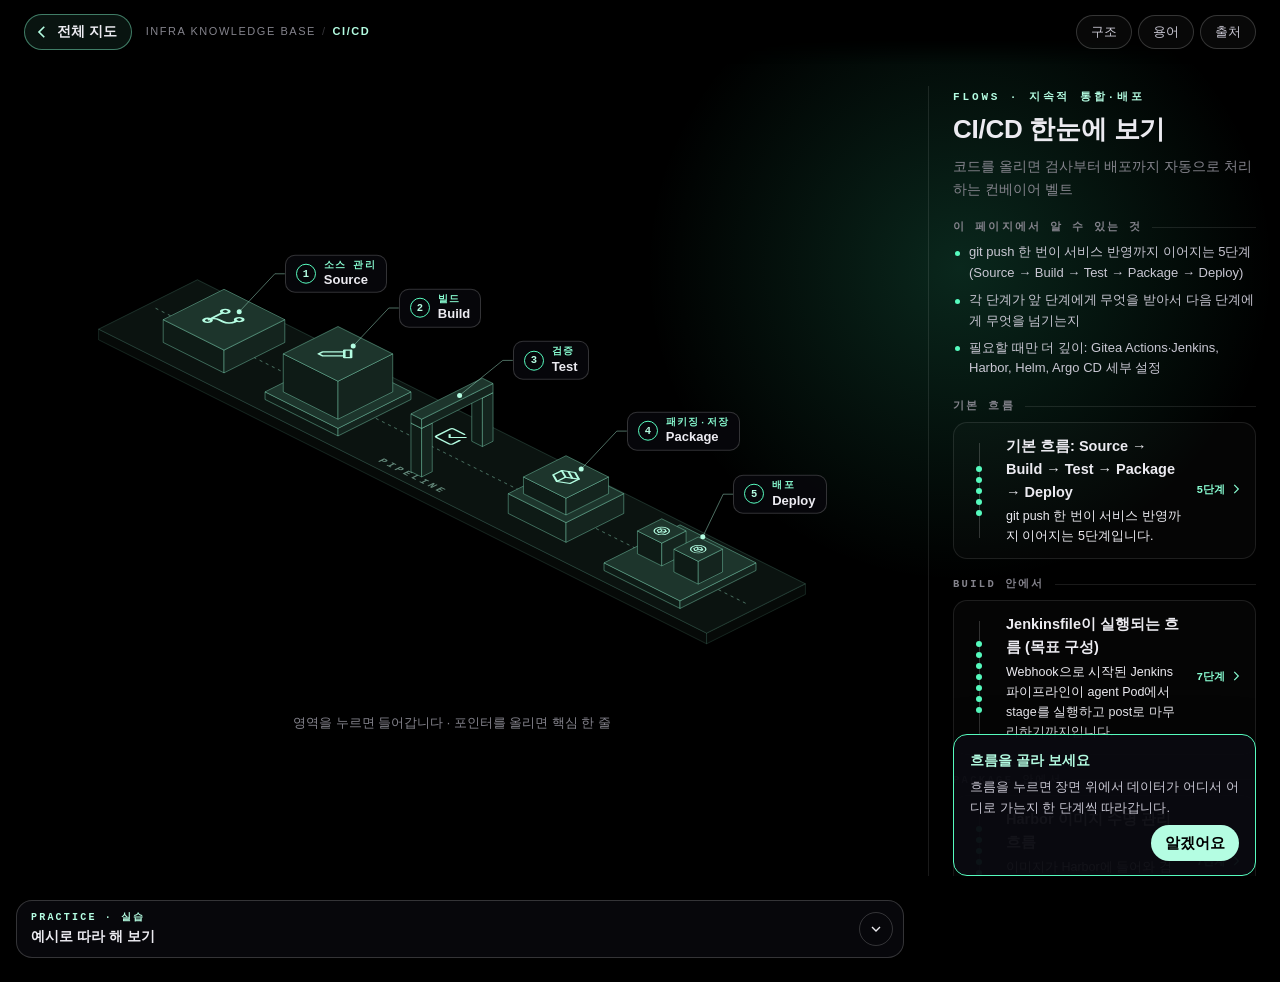
==== commit 7844e155: "Keep animation always on and remove the motion toggle Co-Authored-By: Claude Opus 5.5 <noreply@anthr" ====
--- a/ci_cd_guideline/index.html
+++ b/ci_cd_guideline/index.html
@@ -19,7 +19,6 @@
       <button type="button" class="pill" id="open-outline" aria-haspopup="dialog">구조</button>
       <button type="button" class="pill" id="open-terms" aria-haspopup="dialog">용어</button>
       <button type="button" class="pill" id="open-sources" aria-haspopup="dialog">출처</button>
-      <button type="button" class="pill" id="motion-btn">애니메이션 끄기</button>
     </div>
   </header>
   <h1 class="sr-only" id="page-title">인프라 학습 가이드</h1>
--- a/ci_cd_guideline/style.css
+++ b/ci_cd_guideline/style.css
@@ -106,7 +106,6 @@
 .pill:hover { border-color: var(--lav-3); color: var(--text); }
 .pill:disabled { opacity: .35; cursor: default; }
 .pill.is-primary { background: var(--lav); color: #000; border-color: var(--lav); font-weight: 700; }
-#motion-btn.is-off { border-color: var(--lav-3); color: var(--lav); }
 
 /* ---------------- 레이아웃 ---------------- */
 .layout { position: relative; z-index: 1; display: block; }
@@ -228,7 +227,7 @@
 
 /* 좁은 화면: 번호 목록 */
 .legend { list-style: none; margin: 14px 0 0; padding: 0; width: 100%; max-width: 640px; display: grid; gap: 6px; }
-.lg-btn { width: 100%; display: grid; grid-template-columns: auto 1fr auto; align-items: center; gap: 10px; min-height: 44px; padding: 8px 12px; border: 1px solid var(--line); border-radius: 12px; background: rgba(255, 255, 255, .02); cursor: pointer; text-align: left; }
+.lg-btn { width: 100%; display: grid; grid-template-columns: auto minmax(0, 1fr) auto; align-items: center; gap: 10px; min-height: 44px; padding: 8px 12px; border: 1px solid var(--line); border-radius: 12px; background: rgba(255, 255, 255, .02); cursor: pointer; text-align: left; }
 .lg-btn:hover, .lg-btn.is-hover { border-color: var(--lav-3); }
 .lg-act { font-size: 11.5px; color: var(--lav-2); }
 
@@ -279,7 +278,7 @@
 .tours__label::after { content: ""; flex: 1; height: 1px; background: var(--line); }
 
 .tour-item {
-  --i: 0; width: 100%; display: grid; grid-template-columns: 30px 1fr auto; align-items: center; gap: 12px;
+  --i: 0; width: 100%; display: grid; grid-template-columns: 30px minmax(0, 1fr) auto; align-items: center; gap: 12px;
   margin-bottom: 6px; padding: 12px 12px 12px 10px; border: 1px solid var(--line); border-radius: 14px;
   background: rgba(255, 255, 255, .02); cursor: pointer; text-align: left;
   animation: slideIn .6s var(--ease) both; animation-delay: calc(var(--i) * 60ms);
@@ -378,13 +377,13 @@
 .modal {
   position: fixed; z-index: 61; left: 50%; top: 50%; transform: translate(-50%, -50%);
   width: min(1040px, calc(100vw - 48px)); height: min(640px, calc(100vh - 48px));
-  display: grid; grid-template-columns: 1fr 1fr; overflow: hidden;
+  display: grid; grid-template-columns: minmax(0, 1fr) minmax(0, 1fr); grid-template-rows: minmax(0, 1fr); overflow: hidden;
   border: 1px solid var(--line-2); border-radius: 22px; background: #07070b;
   box-shadow: 0 30px 80px rgba(0, 0, 0, .7), 0 0 0 1px hsl(var(--h) 60% 70% / .08);
   animation: modalIn .45s var(--ease);
 }
 @keyframes modalIn { from { opacity: 0; transform: translate(-50%, -46%) scale(.97); } }
-.md-art { position: relative; display: grid; place-items: center; padding: 20px; background: radial-gradient(circle at 50% 45%, hsl(var(--h) 60% 40% / .14), transparent 70%); border-right: 1px solid var(--line); }
+.md-art { position: relative; min-width: 0; min-height: 0; display: grid; place-items: center; padding: 20px; background: radial-gradient(circle at 50% 45%, hsl(var(--h) 60% 40% / .14), transparent 70%); border-right: 1px solid var(--line); }
 .md-svg { width: 100%; height: 100%; max-height: 520px; }
 .md-arrow { position: absolute; bottom: 14px; z-index: 2; width: 40px; height: 40px; display: grid; place-items: center; border: 1px solid var(--line-2); border-radius: 50%; background: rgba(0, 0, 0, .6); cursor: pointer; }
 .md-arrow svg, .md-close svg { width: 18px; height: 18px; fill: none; stroke: currentColor; stroke-width: 2; }
@@ -402,7 +401,7 @@
 .xp-num { fill: var(--lav); font-weight: 700; }
 .xp.is-on .xp-num { fill: #000; }
 
-.md-info { position: relative; display: flex; flex-direction: column; min-height: 0; padding: 30px 30px 20px; }
+.md-info { position: relative; display: flex; flex-direction: column; min-height: 0; min-width: 0; padding: 30px 30px 20px; }
 .md-close { position: absolute; right: 16px; top: 16px; width: 38px; height: 38px; display: grid; place-items: center; border: 1px solid var(--line-2); border-radius: 50%; background: none; cursor: pointer; }
 .md-close:hover { border-color: var(--lav); }
 .md-eyebrow { margin: 0 50px 6px 0; font: 600 11px/1.4 var(--mono); letter-spacing: .26em; color: var(--lav); }
@@ -522,7 +521,7 @@
   .pr-head { cursor: default; }
 }
 @media (max-width: 700px) {
-  .modal { grid-template-columns: 1fr; grid-template-rows: 34% 1fr; width: calc(100vw - 16px); height: calc(100svh - 16px); border-radius: 18px; }
+  .modal { grid-template-columns: minmax(0, 1fr); grid-template-rows: 34% minmax(0, 1fr); width: calc(100vw - 16px); height: calc(100svh - 16px); border-radius: 18px; }
   .md-art { border-right: 0; border-bottom: 1px solid var(--line); padding: 8px; }
   /* 좁은 화면: 화살표를 오른쪽 세로 칸에 두고, 그림은 그 왼쪽에만 그린다 */
   .md-art { padding-right: 52px; }
@@ -538,9 +537,3 @@
   .tours__title { font-size: 22px; }
 }
 
-/* ---------------- 움직임 줄이기 ---------------- */
-html.kb-reduce *, html.kb-reduce *::before, html.kb-reduce *::after { animation: none !important; transition: none !important; }
-html.kb-reduce .tours::before { display: none; }
-@media (prefers-reduced-motion: reduce) {
-  *, *::before, *::after { animation-duration: .01ms !important; animation-iteration-count: 1 !important; transition-duration: .01ms !important; }
-}
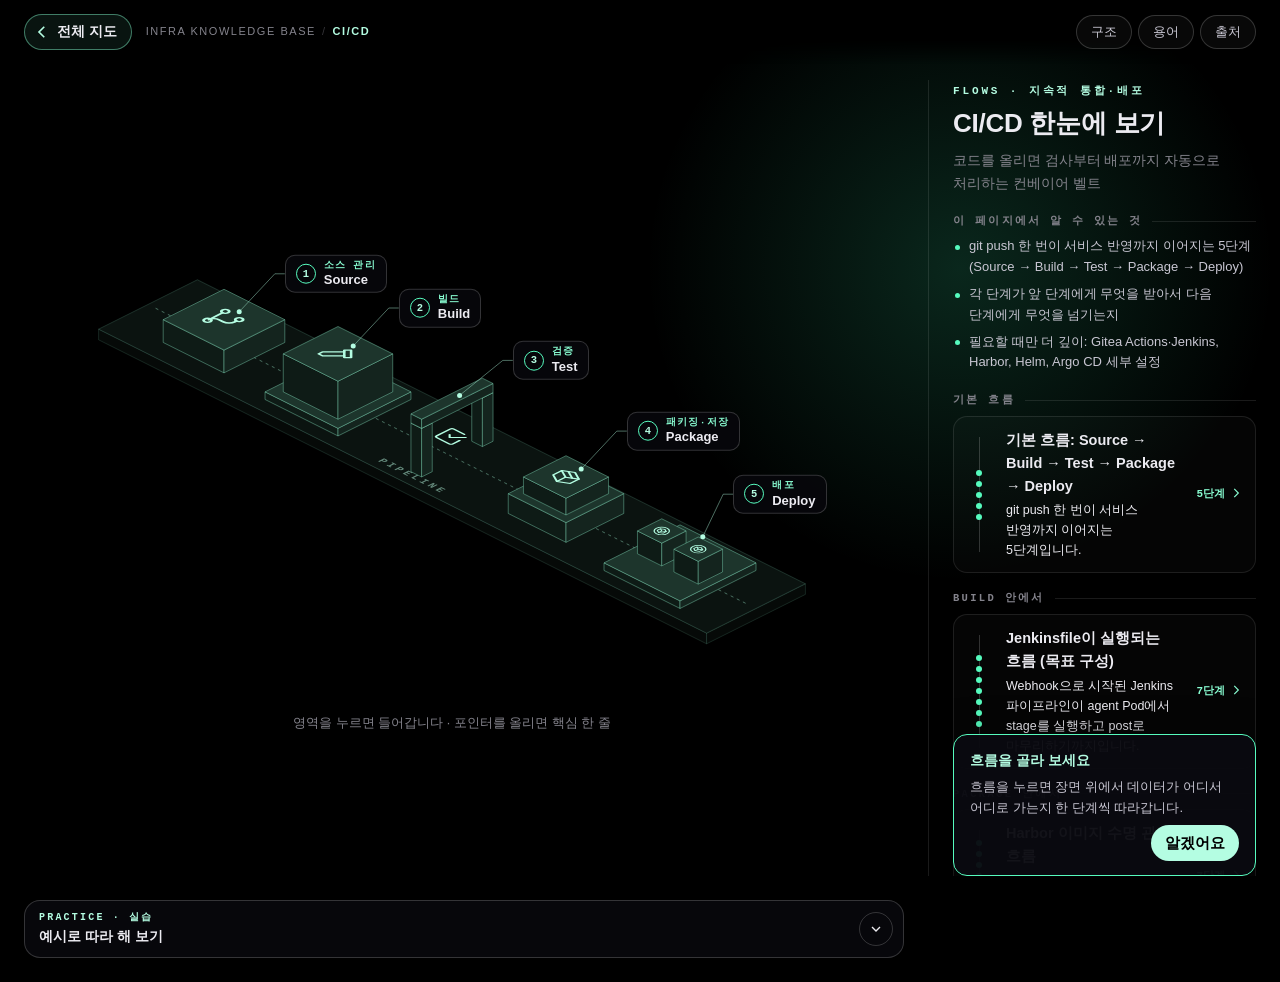
==== commit ac82ba46: "feat(sources): set internal references apart from the sources Internal references sit in their own d" ====
--- a/ci_cd_guideline/index.html
+++ b/ci_cd_guideline/index.html
@@ -110,8 +110,8 @@
     </section>
     <section class="pane" data-pane="sources" hidden>
       <ol class="source-list" id="source-list"></ol>
+      <p class="pane-note checked-note" id="checked-note"></p>
       <div id="internal-refs"></div>
-      <p class="pane-note" id="checked-note"></p>
     </section>
   </aside>
 
--- a/ci_cd_guideline/style.css
+++ b/ci_cd_guideline/style.css
@@ -29,7 +29,9 @@
   --f-right: hsl(var(--h) 30% 11%);
   --edge: hsl(var(--h) 60% 70% / .55);
   color-scheme: dark;
-}
+  --gut: 24px; /* 화면 가장자리 여백: 헤더·흐름 패널·실습 창이 모두 이 선에 맞춘다 */
+}
+@media (max-width: 899px) { :root { --gut: 16px; } }
 
 * { box-sizing: border-box; }
 html, body { margin: 0; }
@@ -42,6 +44,7 @@
   line-height: 1.6;
   -webkit-font-smoothing: antialiased;
   overflow-x: hidden;
+  word-break: keep-all; overflow-wrap: break-word; /* 한국어는 어절 단위로 줄바꿈 */
 }
 body.modal-open, body.drawer-open { overflow: hidden; }
 a { color: var(--lav); }
@@ -64,7 +67,7 @@
 .sub-top {
   position: sticky; top: 0; z-index: 30;
   display: flex; align-items: center; gap: 14px; flex-wrap: wrap;
-  padding: 14px 24px; min-height: 64px;
+  padding: 14px var(--gut); min-height: 64px;
   background: linear-gradient(#000 60%, rgba(0, 0, 0, 0));
 }
 .back { display: inline-flex; align-items: center; gap: 6px; min-height: 36px; color: var(--text); text-decoration: none; font-size: 13.5px; font-weight: 600; padding: 6px 14px 6px 8px; border: 1px solid hsl(var(--h) 95% 75% / .45); border-radius: 999px; background: hsl(var(--h) 90% 70% / .08); transition: background .2s, border-color .2s, transform .2s var(--ease); }
@@ -123,12 +126,12 @@
 .leaders { position: absolute; left: 0; top: 0; overflow: visible; pointer-events: none; }
 
 @media (min-width: 900px) {
-  .layout { height: calc(100vh - 64px); padding-right: 376px; }
+  .layout { height: calc(100vh - 64px); padding-right: calc(328px + var(--gut) * 2); }
   .hw-stage { height: 100%; justify-content: center; justify-content: safe center; }
   /* 실습 창은 장면을 가리지 않게 제 자리를 따로 갖는다.
      넓은 화면: 펼치면 왼쪽 칸 / 좁은 데스크톱: 펼치면 아래 칸 / 접으면 어느 쪽이든 아래 줄 */
-  html.pr-on .practice { left: 16px; bottom: 16px; }
-  html.pr-on.pr-folded .practice { width: min(420px, calc(100vw - 48px)); }
+  html.pr-on .practice { left: var(--gut); bottom: var(--gut); }
+  html.pr-on.pr-folded .practice { width: min(420px, calc(100vw - var(--gut) * 2)); }
   html.pr-on.pr-folded .layout { padding-bottom: 72px; }
   html.pr-on:not(.pr-folded) .practice { display: flex; flex-direction: column; }
   html.pr-on:not(.pr-folded) .pr-body { flex: 1; min-height: 0; max-height: none; }
@@ -136,15 +139,15 @@
 @media (min-width: 1400px) {
   :root { --prw: clamp(300px, 24vw, 400px); }
   html.pr-on:not(.pr-folded) .practice { top: 80px; width: var(--prw); }
-  html.pr-on:not(.pr-folded) .layout { padding-left: calc(var(--prw) + 24px); }
+  html.pr-on:not(.pr-folded) .layout { padding-left: calc(var(--prw) + var(--gut) * 2); }
 }
 @media (min-width: 900px) and (max-width: 1399px) {
   /* 세 칸을 나란히 두기엔 좁다: 실습 창은 장면 아래 문서 흐름에 둔다(스크롤해서 본다) */
-  html.pr-on .practice, html.pr-on.pr-folded .practice { position: relative; left: auto; bottom: auto; top: auto; width: auto; height: auto; margin: 0 376px 24px 16px; }
+  html.pr-on .practice, html.pr-on.pr-folded .practice { position: relative; left: auto; bottom: auto; top: auto; width: auto; height: auto; margin: 0 calc(328px + var(--gut) * 2) var(--gut) var(--gut); }
   html.pr-on.pr-folded .layout { padding-bottom: 0; }
 }
 @media (min-width: 900px) and (max-width: 1100px) {
-  html.pr-on .practice, html.pr-on.pr-folded .practice { margin-right: 312px; }
+  html.pr-on .practice, html.pr-on.pr-folded .practice { margin-right: calc(272px + var(--gut) * 2); }
 }
 
 /* ---------------- 장면(SVG) ---------------- */
@@ -241,13 +244,13 @@
 
 /* ---------------- 오른쪽 흐름 패널 ---------------- */
 .tours {
-  position: relative; z-index: 2; margin: 8px 16px 24px; padding: 18px 18px 22px;
+  position: relative; z-index: 2; margin: 8px var(--gut) var(--gut); padding: 18px 0 22px;
   border-top: 1px solid var(--line); outline: none;
 }
 @media (min-width: 900px) {
   .tours {
-    position: fixed; top: 86px; right: 24px; bottom: 24px; width: 328px; margin: 0;
-    padding: 4px 0 4px 24px; border-top: 0; border-left: 1px solid var(--line);
+    position: fixed; top: 80px; right: var(--gut); bottom: var(--gut); width: 328px; margin: 0;
+    padding: 4px 0 4px var(--gut); border-top: 0; border-left: 1px solid var(--line);
     overflow-y: auto; overflow-x: hidden; scrollbar-width: thin;
   }
   .tours::before {
@@ -257,8 +260,8 @@
   }
 }
 @media (min-width: 900px) and (max-width: 1100px) {
-  .layout { padding-right: 312px; }
-  .tours { width: 272px; right: 16px; }
+  .layout { padding-right: calc(272px + var(--gut) * 2); }
+  .tours { width: 272px; }
 }
 @keyframes scan { 0% { top: 0; opacity: 0; } 20% { opacity: 1; } 100% { top: calc(100% - 80px); opacity: 0; } }
 
@@ -431,14 +434,22 @@
 /* 예시 코드 */
 .cap-ex { margin: 0; border: 1px solid var(--line); border-radius: 12px; overflow: hidden; background: #050508; }
 .cap-ex-h { display: flex; justify-content: space-between; gap: 8px; padding: 8px 12px; border-bottom: 1px solid var(--line); font: 600 11px/1.4 var(--mono); color: var(--muted); }
+.cap-ex-h { align-items: center; }
 .cap-ex-lang { color: var(--lav-2); }
+.cap-ex-r { display: inline-flex; align-items: center; gap: 8px; }
+/* 예시 복사 버튼 */
+.copy-btn { display: inline-flex; align-items: center; gap: 4px; height: 22px; padding: 0 7px; border: 1px solid var(--line-2); border-radius: 6px; background: rgba(255, 255, 255, .03); color: var(--muted); font: 600 10.5px/1 var(--mono); cursor: pointer; transition: color .2s, border-color .2s, background .2s; }
+.copy-btn svg { width: 12px; height: 12px; fill: none; stroke: currentColor; stroke-width: 2; stroke-linecap: round; stroke-linejoin: round; }
+.copy-btn:hover { color: var(--text); border-color: var(--lav-3); }
+.copy-btn:focus-visible { outline: 2px solid var(--lav); outline-offset: 2px; }
+.copy-btn.is-done { color: var(--lav); border-color: var(--lav-3); background: var(--lav-a); }
 .ex-code, .pr-code { margin: 0; padding: 12px 14px; overflow-x: auto; font: 12.5px/1.65 var(--mono); color: #dcdbe4; white-space: pre; tab-size: 2; }
 .ex-mark { background: var(--lav-a); color: var(--lav-hi); border-radius: 3px; }
 .ex-n { margin-right: 4px; font-size: 10px; color: var(--lav); }
 
 /* ---------------- 실습 창 ---------------- */
 .practice {
-  position: fixed; left: 24px; bottom: 24px; z-index: 40; width: min(420px, calc(100vw - 48px));
+  position: fixed; left: var(--gut); bottom: var(--gut); z-index: 40; width: min(420px, calc(100vw - var(--gut) * 2));
   border: 1px solid var(--line-2); border-radius: 16px; background: rgba(8, 8, 12, .95);
   box-shadow: 0 20px 50px rgba(0, 0, 0, .6); backdrop-filter: blur(8px);
 }
@@ -458,6 +469,8 @@
 .pr-bar { display: flex; align-items: center; gap: 5px; padding: 7px 10px; border-bottom: 1px solid var(--line); }
 .pr-bar i { width: 8px; height: 8px; border-radius: 50%; background: var(--line-2); }
 .pr-bar span { margin-left: auto; font: 600 10.5px/1 var(--mono); color: var(--lav-2); }
+.pr-bar .copy-btn { margin-left: 8px; }
+.pr-bar .copy-btn span { margin-left: 0; color: inherit; font: inherit; }
 .pr-code { max-height: 220px; overflow: auto; }
 .pr-text { margin: 10px 0 0; font-size: 13px; line-height: 1.7; color: var(--soft); }
 .pr-text b { color: var(--text); }
@@ -509,15 +522,23 @@
 .term-more { margin: 12px 0; }
 .source-list { margin: 0; padding-left: 20px; display: grid; gap: 8px; font-size: 13.5px; }
 .source-use { color: var(--muted); font-size: 12.5px; }
-#internal-refs h3 { margin: 20px 0 8px; font-size: 13px; color: var(--lav); }
+#internal-refs h3.pane-h { margin: 24px 0 10px; }
+.src-none { margin: 0; }
+.checked-note { margin-top: 14px; }
+.src-type { display: inline-block; margin-left: 6px; padding: 1px 7px; border: 1px solid var(--line-2); border-radius: 999px; font: 600 12px/1.5 var(--sans); color: var(--muted); white-space: nowrap; vertical-align: 1px; }
+.src-type[data-t="doc"] { color: var(--lav-hi); border-color: var(--lav-3); }
+.src-type[data-t="std"] { color: var(--soft); }
 #internal-refs ul { padding-left: 20px; font-size: 13px; color: var(--soft); }
+.internal-box { margin-top: 4px; padding: 12px 14px; border: 1px dashed var(--line-2); border-radius: 10px; background: rgba(255,255,255,.02); }
+.internal-box .source-use { margin: 10px 0 0; }
+.internal-notice { margin: 0 0 10px; font-size: 12.5px; font-weight: 600; color: var(--muted); }
 
 /* ---------------- 반응형 ---------------- */
 @media (max-width: 899px) {
-  .sub-top { padding: 12px 16px; gap: 10px; }
+  .sub-top { padding: 12px var(--gut); gap: 10px; }
   .crumb { order: 3; flex-basis: 100%; }
   .top-pills { margin-left: auto; }
-  .practice { position: relative; left: auto; bottom: auto; width: auto; margin: 0 16px 24px; }
+  .practice { position: relative; left: auto; bottom: auto; width: auto; margin: 0 var(--gut) var(--gut); }
   .pr-head { cursor: default; }
 }
 @media (max-width: 700px) {
@@ -537,3 +558,6 @@
   .tours__title { font-size: 22px; }
 }
 
+/* 제목은 줄 길이를 고르게, 본문은 마지막 줄 외톨이 단어를 줄인다(지원 브라우저만) */
+.tours__title, .md-title, .md-s-title, .tv-step__title, .vc-title, .drawer-title, .pr-title { text-wrap: balance; }
+.tours__lead, .md-lead, .md-role, .md-desc, .tv-step__text, .pr-text { text-wrap: pretty; }
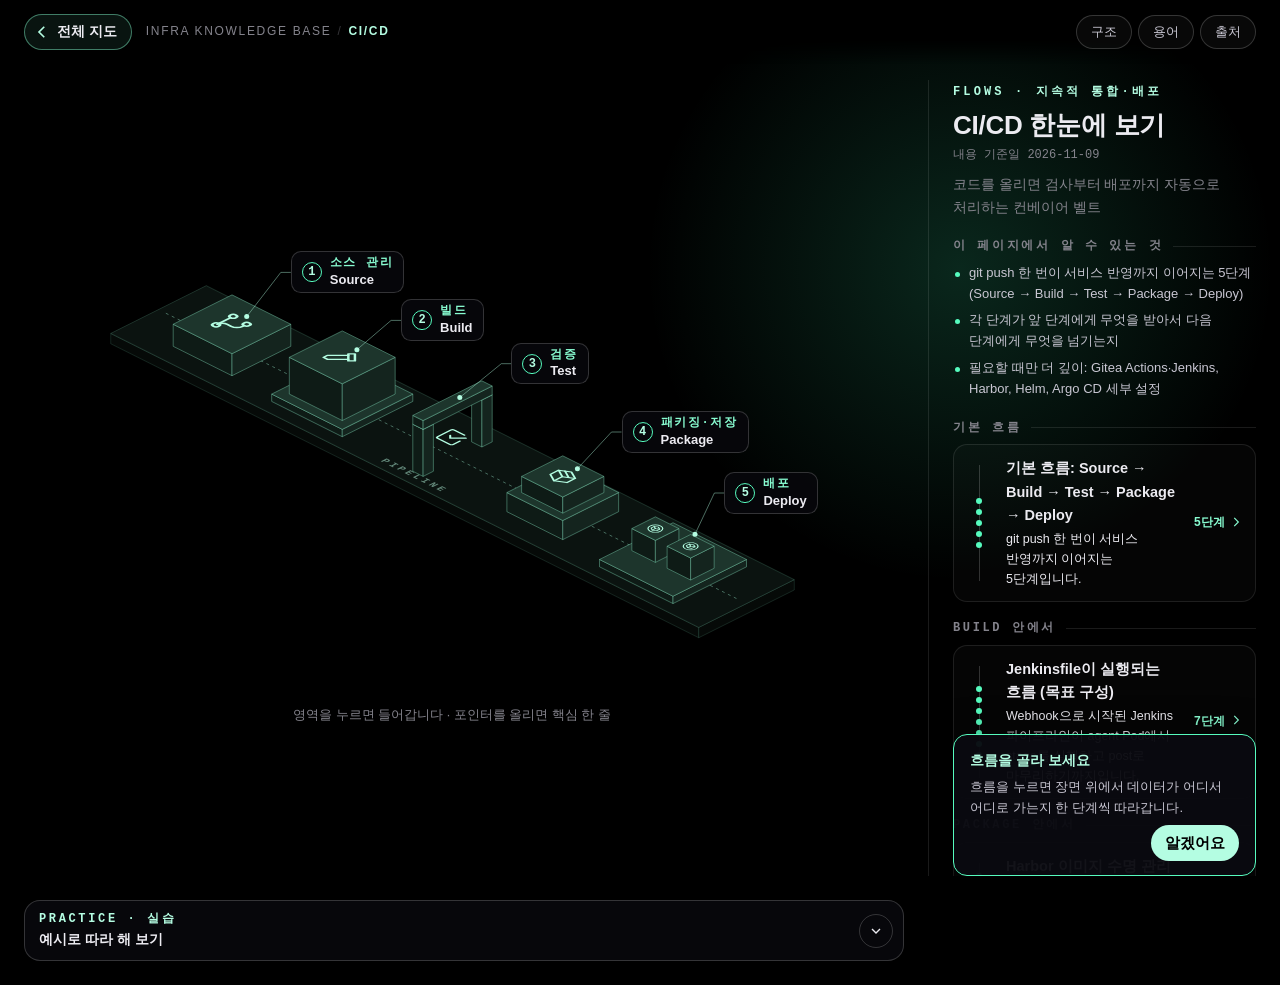
==== commit d5c022d5: "fix(a11y): never leave the dialog headings empty h2#md-title and h2#drawer-title start with placehol" ====
--- a/ci_cd_guideline/index.html
+++ b/ci_cd_guideline/index.html
@@ -73,7 +73,7 @@
     <div class="md-info">
       <button type="button" class="md-close" id="md-close" aria-label="닫기"><svg viewBox="0 0 24 24" aria-hidden="true"><path d="M6 6l12 12M18 6L6 18"/></svg></button>
       <p class="md-eyebrow" id="md-eyebrow"></p>
-      <h2 class="md-title" id="md-title"></h2>
+      <h2 class="md-title" id="md-title">설명</h2>
       <div class="md-chips" id="md-chips"></div>
       <div class="md-slides" id="md-slides" aria-live="polite"></div>
       <div class="md-foot">
@@ -87,7 +87,7 @@
   <div class="drawer-backdrop" id="drawer-backdrop" hidden></div>
   <aside class="drawer" id="drawer" role="dialog" aria-modal="true" aria-labelledby="drawer-title" hidden>
     <div class="drawer-head">
-      <h2 class="drawer-title" id="drawer-title"></h2>
+      <h2 class="drawer-title" id="drawer-title">보조 메뉴</h2>
       <button type="button" class="pill" id="drawer-close">닫기</button>
     </div>
     <section class="pane" data-pane="outline" hidden>
--- a/ci_cd_guideline/style.css
+++ b/ci_cd_guideline/style.css
@@ -85,7 +85,7 @@
 .md-go { padding: 6px 12px 6px 16px; }
 .md-go:hover svg { transform: translateX(3px); }
 .stage-up b { color: var(--lav); font-weight: 700; max-width: 220px; overflow: hidden; text-overflow: ellipsis; white-space: nowrap; }
-.stage-up kbd { margin-left: 2px; padding: 1px 6px; border: 1px solid hsl(var(--h) 95% 75% / .5); border-radius: 6px; color: var(--text); font: 600 10px var(--mono); }
+.stage-up kbd { margin-left: 2px; padding: 1px 6px; border: 1px solid hsl(var(--h) 95% 75% / .5); border-radius: 6px; color: var(--text); font: 600 12px var(--mono); }
 @keyframes upIn { from { opacity: 0; transform: translateX(-16px); } }
 @keyframes upGlow { 0% { box-shadow: 0 0 0 0 hsl(var(--h) 90% 70% / .5), 0 8px 24px rgba(0, 0, 0, .5); } 100% { box-shadow: 0 0 0 12px hsl(var(--h) 90% 70% / 0), 0 8px 24px rgba(0, 0, 0, .5); } }
 
@@ -94,7 +94,7 @@
 @keyframes pageIn { from { opacity: 0; } }
 html.is-leaving body { opacity: 0; transition: opacity .25s ease; }
 html.is-leaving .board-wrap { transform: scale(.94); filter: blur(3px); transition: transform .25s ease, filter .25s ease; }
-.crumb { display: flex; align-items: center; flex-wrap: wrap; gap: 6px; flex: 1; min-width: 0; font-size: 11px; letter-spacing: .14em; color: var(--muted); }
+.crumb { display: flex; align-items: center; flex-wrap: wrap; gap: 6px; flex: 1; min-width: 0; font-size: 12px; letter-spacing: .14em; color: var(--muted); }
 .crumb i { font-style: normal; opacity: .4; }
 .crumb b { color: var(--lav); font-weight: 700; }
 .cr-link { background: none; border: 0; padding: 2px 0; color: var(--muted); text-decoration: none; cursor: pointer; letter-spacing: inherit; font-size: inherit; }
@@ -214,9 +214,9 @@
 .lbl-r { transform: translate(0, -50%); }
 .lbl-c { transform: translate(-50%, -50%); }
 .lbl:hover, .lbl.is-hover, .lbl:focus-visible { border-color: var(--lav); background: hsl(var(--h) 40% 12% / .95); box-shadow: 0 0 18px hsl(var(--h) 90% 70% / .3); }
-.lbl-n { display: inline-grid; place-items: center; min-width: 20px; height: 20px; padding: 0 5px; border-radius: 999px; border: 1px solid var(--lav-3); color: var(--lav); font: 700 10.5px/1 var(--mono); }
+.lbl-n { display: inline-grid; place-items: center; min-width: 20px; height: 20px; padding: 0 5px; border-radius: 999px; border: 1px solid var(--lav-3); color: var(--lav); font: 700 12px/1 var(--mono); }
 .lbl-txt { display: flex; flex-direction: column; line-height: 1.25; }
-.lbl-en { font: 600 9.5px/1.3 var(--mono); letter-spacing: .14em; color: var(--lav-2); }
+.lbl-en { font: 600 12px/1.3 var(--mono); letter-spacing: .14em; color: var(--lav-2); }
 .lbl-ko { font-size: 13px; font-weight: 600; color: var(--text); }
 .lbl-nb { opacity: .7; }
 .lbl-nb .lbl-ko { font-size: 12px; }
@@ -232,11 +232,11 @@
 .legend { list-style: none; margin: 14px 0 0; padding: 0; width: 100%; max-width: 640px; display: grid; gap: 6px; }
 .lg-btn { width: 100%; display: grid; grid-template-columns: auto minmax(0, 1fr) auto; align-items: center; gap: 10px; min-height: 44px; padding: 8px 12px; border: 1px solid var(--line); border-radius: 12px; background: rgba(255, 255, 255, .02); cursor: pointer; text-align: left; }
 .lg-btn:hover, .lg-btn.is-hover { border-color: var(--lav-3); }
-.lg-act { font-size: 11.5px; color: var(--lav-2); }
+.lg-act { font-size: 12px; color: var(--lav-2); }
 
 /* 장면 아래 설명 */
 .view-cap { width: 100%; max-width: 720px; margin-top: 10px; text-align: center; }
-.vc-eyebrow { margin: 0; font: 600 11px/1.4 var(--mono); letter-spacing: .26em; color: var(--lav); }
+.vc-eyebrow { margin: 0; font: 600 12px/1.4 var(--mono); letter-spacing: .26em; color: var(--lav); }
 .vc-title { margin: 4px 0; font-size: 20px; font-weight: 800; }
 .vc-key { margin: 0 0 10px; color: var(--soft); font-size: 14px; }
 .hint { margin: 10px 0 0; min-height: 1.6em; font-size: 12.5px; color: var(--muted); text-align: center; max-width: 720px; }
@@ -271,13 +271,14 @@
 @keyframes paneFwd { from { opacity: 0; transform: translateX(28px); } }
 @keyframes paneBack { from { opacity: 0; transform: translateX(-28px); } }
 .tours:not(.is-view) .tours__view { display: none; }
-.tours__eyebrow { margin: 0 0 8px; font: 600 11px/1.4 var(--mono); letter-spacing: .26em; color: var(--lav); text-transform: uppercase; }
+.tours__eyebrow { margin: 0 0 8px; font: 600 12px/1.4 var(--mono); letter-spacing: .26em; color: var(--lav); text-transform: uppercase; }
 .tours__title { margin: 0 0 10px; font-size: 26px; line-height: 1.25; font-weight: 800; letter-spacing: -.01em; }
+.tours__checked { margin: -4px 0 10px; font: 500 12px/1.4 var(--mono); color: var(--muted); }
 .tours__lead { margin: 0 0 16px; font-size: 13.5px; color: var(--muted); line-height: 1.7; }
 .tours__learn { margin: 0 0 20px; padding: 0; list-style: none; display: grid; gap: 6px; font-size: 13px; color: var(--soft); }
 .tours__learn li { position: relative; padding-left: 16px; }
 .tours__learn li::before { content: ""; position: absolute; left: 2px; top: .68em; width: 5px; height: 5px; border-radius: 50%; background: var(--lav-3); }
-.tours__label { display: flex; align-items: center; gap: 10px; margin: 18px 0 8px; font: 600 10.5px/1.4 var(--mono); letter-spacing: .22em; color: var(--muted); text-transform: uppercase; }
+.tours__label { display: flex; align-items: center; gap: 10px; margin: 18px 0 8px; font: 600 12px/1.4 var(--mono); letter-spacing: .22em; color: var(--muted); text-transform: uppercase; }
 .tours__label::after { content: ""; flex: 1; height: 1px; background: var(--line); }
 
 .tour-item {
@@ -299,7 +300,7 @@
 .ti-txt { display: flex; flex-direction: column; gap: 2px; min-width: 0; }
 .ti-txt b { font-size: 14.5px; font-weight: 700; }
 .ti-txt span { font-size: 12.5px; color: var(--muted); line-height: 1.5; }
-.ti-meta { font: 600 11px/1 var(--mono); color: var(--lav-2); white-space: nowrap; display: inline-flex; align-items: center; gap: 4px; }
+.ti-meta { font: 600 12px/1 var(--mono); color: var(--lav-2); white-space: nowrap; display: inline-flex; align-items: center; gap: 4px; }
 .ti-meta svg, .tv-btn svg { width: 14px; height: 14px; fill: none; stroke: currentColor; stroke-width: 2; }
 
 /* 단계 화면 */
@@ -308,7 +309,7 @@
 .tours__back svg { width: 16px; height: 16px; fill: none; stroke: currentColor; stroke-width: 2; }
 .tv-where { display: flex; align-items: center; gap: 8px; }
 .tv-where::before { content: ""; width: 7px; height: 7px; border-radius: 50%; background: var(--lav); box-shadow: 0 0 0 0 var(--lav); animation: pulse 1.8s ease-out infinite; }
-.tv-where::after { content: "LIVE"; margin-left: auto; padding: 2px 6px; border: 1px solid var(--lav-3); border-radius: 4px; font-size: 9px; letter-spacing: .2em; }
+.tv-where::after { content: "LIVE"; margin-left: auto; padding: 2px 6px; border: 1px solid var(--lav-3); border-radius: 4px; font-size: 12px; letter-spacing: .2em; }
 @keyframes pulse { 0% { box-shadow: 0 0 0 0 hsl(var(--h) 90% 80% / .6); } 100% { box-shadow: 0 0 0 10px hsl(var(--h) 90% 80% / 0); } }
 
 .tv-line { --p: 0; position: relative; display: flex; justify-content: space-between; margin: 16px 0 18px; padding: 0 4px; }
@@ -327,9 +328,9 @@
 .tv-data::before { left: 0; top: 0; border-right: 0; border-bottom: 0; }
 .tv-data::after { right: 0; bottom: 0; border-left: 0; border-top: 0; }
 .tv-data__head { display: flex; align-items: center; justify-content: space-between; gap: 8px; margin-bottom: 6px; }
-.tv-data__label { display: inline-flex; align-items: center; gap: 6px; font: 600 10px/1.3 var(--mono); letter-spacing: .22em; color: var(--muted); }
+.tv-data__label { display: inline-flex; align-items: center; gap: 6px; font: 600 12px/1.3 var(--mono); letter-spacing: .22em; color: var(--muted); }
 .tv-data__label::before { content: ""; width: 5px; height: 5px; border-radius: 50%; background: #fff; box-shadow: 0 0 6px #fff; }
-.tv-data__tag { font: 500 9.5px/1.3 var(--mono); color: var(--lav-2); letter-spacing: .08em; }
+.tv-data__tag { font: 500 12px/1.3 var(--mono); color: var(--lav-2); letter-spacing: .08em; }
 .tv-data__value { margin: 0; font: 600 20px/1.3 var(--mono); color: var(--lav-hi); text-shadow: 0 0 14px hsl(var(--h) 90% 75% / .55); word-break: break-word; }
 .tv-data__sub { margin: 4px 0 0; font-size: 12px; color: var(--muted); }
 .tv-data.is-in { animation: dataIn .7s var(--ease); }
@@ -341,7 +342,7 @@
 .tv-step__text { position: relative; margin: 0 0 10px; font-size: 14.5px; line-height: 1.85; color: var(--soft); min-height: 5.5em; }
 .tv-step__text.is-typing::after { content: ""; display: inline-block; width: 2px; height: 1em; margin-left: 2px; vertical-align: -2px; background: var(--lav); animation: caret .8s steps(1) infinite; }
 @keyframes caret { 50% { opacity: 0; } }
-.tv-src { margin: 0 0 16px; font-size: 11.5px; color: var(--muted); }
+.tv-src { margin: 0 0 16px; font-size: 12px; color: var(--muted); }
 .tv-nav { display: flex; align-items: center; gap: 10px; }
 .tv-count { flex: 1; font: 600 12px/1 var(--mono); color: var(--muted); letter-spacing: .1em; }
 .tv-btn { display: inline-flex; align-items: center; justify-content: center; gap: 6px; height: 40px; padding: 0 18px; border: 1px solid var(--line-2); border-radius: 999px; background: none; cursor: pointer; font-size: 13.5px; font-weight: 600; transition: all .2s; }
@@ -407,7 +408,7 @@
 .md-info { position: relative; display: flex; flex-direction: column; min-height: 0; min-width: 0; padding: 30px 30px 20px; }
 .md-close { position: absolute; right: 16px; top: 16px; width: 38px; height: 38px; display: grid; place-items: center; border: 1px solid var(--line-2); border-radius: 50%; background: none; cursor: pointer; }
 .md-close:hover { border-color: var(--lav); }
-.md-eyebrow { margin: 0 50px 6px 0; font: 600 11px/1.4 var(--mono); letter-spacing: .26em; color: var(--lav); }
+.md-eyebrow { margin: 0 50px 6px 0; font: 600 12px/1.4 var(--mono); letter-spacing: .26em; color: var(--lav); }
 .md-title { margin: 0 50px 12px 0; font-size: 26px; line-height: 1.3; font-weight: 800; }
 .md-chips { display: flex; flex-wrap: wrap; gap: 6px; margin-bottom: 14px; }
 .md-chip { padding: 5px 11px; border: 1px solid var(--line-2); border-radius: 999px; background: none; font-size: 12.5px; color: var(--soft); cursor: pointer; }
@@ -416,11 +417,11 @@
 .md-slides { flex: 1; min-height: 0; overflow-y: auto; padding-right: 6px; scrollbar-width: thin; }
 .md-slide { transition: opacity .4s var(--ease), transform .4s var(--ease); }
 .md-slide.is-enter { opacity: 0; transform: translateX(16px); transition: none; }
-.md-s-eyebrow { margin: 0 0 6px; font: 600 10.5px/1.4 var(--mono); letter-spacing: .22em; color: var(--muted); }
+.md-s-eyebrow { margin: 0 0 6px; font: 600 12px/1.4 var(--mono); letter-spacing: .22em; color: var(--muted); }
 .md-s-title { margin: 0 0 8px; font-size: 19px; font-weight: 800; }
 .md-lead { margin: 0 0 12px; font-size: 15.5px; line-height: 1.8; color: var(--text); }
 .md-role, .md-desc { margin: 0 0 12px; font-size: 14px; line-height: 1.85; color: var(--soft); }
-.md-k { display: block; margin-bottom: 2px; font: 600 10.5px/1.4 var(--mono); letter-spacing: .16em; color: var(--lav-2); }
+.md-k { display: block; margin-bottom: 2px; font: 600 12px/1.4 var(--mono); letter-spacing: .16em; color: var(--lav-2); }
 .md-open { margin: 4px 0 12px; }
 .md-src { margin: 8px 0 0; font-size: 12px; color: var(--muted); }
 .md-foot { display: flex; align-items: center; flex-wrap: wrap; gap: 10px 14px; padding-top: 14px; margin-top: 10px; border-top: 1px solid var(--line); }
@@ -428,24 +429,24 @@
 .md-dot { width: 24px; height: 24px; padding: 0; border: 0; background: none; cursor: pointer; display: grid; place-items: center; }
 .md-dot::before { content: ""; width: 7px; height: 7px; border-radius: 50%; background: var(--line-2); transition: all .3s var(--ease); }
 .md-dot.is-on::before { width: 18px; border-radius: 4px; background: var(--lav); }
-.md-hint { flex: 1 1 200px; min-width: 0; white-space: nowrap; overflow: hidden; text-overflow: ellipsis; margin: 0; font-size: 11.5px; color: var(--muted); }
+.md-hint { flex: 1 1 200px; min-width: 0; white-space: nowrap; overflow: hidden; text-overflow: ellipsis; margin: 0; font-size: 12px; color: var(--muted); }
 .md-actions { display: flex; gap: 8px; flex-wrap: wrap; margin-left: auto; }
 
 /* 예시 코드 */
 .cap-ex { margin: 0; border: 1px solid var(--line); border-radius: 12px; overflow: hidden; background: #050508; }
-.cap-ex-h { display: flex; justify-content: space-between; gap: 8px; padding: 8px 12px; border-bottom: 1px solid var(--line); font: 600 11px/1.4 var(--mono); color: var(--muted); }
+.cap-ex-h { display: flex; justify-content: space-between; gap: 8px; padding: 8px 12px; border-bottom: 1px solid var(--line); font: 600 12px/1.4 var(--mono); color: var(--muted); }
 .cap-ex-h { align-items: center; }
 .cap-ex-lang { color: var(--lav-2); }
 .cap-ex-r { display: inline-flex; align-items: center; gap: 8px; }
 /* 예시 복사 버튼 */
-.copy-btn { display: inline-flex; align-items: center; gap: 4px; height: 22px; padding: 0 7px; border: 1px solid var(--line-2); border-radius: 6px; background: rgba(255, 255, 255, .03); color: var(--muted); font: 600 10.5px/1 var(--mono); cursor: pointer; transition: color .2s, border-color .2s, background .2s; }
+.copy-btn { display: inline-flex; align-items: center; gap: 4px; height: 22px; padding: 0 7px; border: 1px solid var(--line-2); border-radius: 6px; background: rgba(255, 255, 255, .03); color: var(--muted); font: 600 12px/1 var(--mono); cursor: pointer; transition: color .2s, border-color .2s, background .2s; }
 .copy-btn svg { width: 12px; height: 12px; fill: none; stroke: currentColor; stroke-width: 2; stroke-linecap: round; stroke-linejoin: round; }
 .copy-btn:hover { color: var(--text); border-color: var(--lav-3); }
 .copy-btn:focus-visible { outline: 2px solid var(--lav); outline-offset: 2px; }
 .copy-btn.is-done { color: var(--lav); border-color: var(--lav-3); background: var(--lav-a); }
 .ex-code, .pr-code { margin: 0; padding: 12px 14px; overflow-x: auto; font: 12.5px/1.65 var(--mono); color: #dcdbe4; white-space: pre; tab-size: 2; }
 .ex-mark { background: var(--lav-a); color: var(--lav-hi); border-radius: 3px; }
-.ex-n { margin-right: 4px; font-size: 10px; color: var(--lav); }
+.ex-n { margin-right: 4px; font-size: 12px; color: var(--lav); }
 
 /* ---------------- 실습 창 ---------------- */
 .practice {
@@ -456,7 +457,7 @@
 .pr-head { display: flex; align-items: center; gap: 10px; padding: 10px 10px 10px 14px; }
 .pr-grip { display: none; }
 .pr-titles { flex: 1; min-width: 0; }
-.pr-eyebrow { margin: 0; font: 600 10px/1.4 var(--mono); letter-spacing: .22em; color: var(--lav); }
+.pr-eyebrow { margin: 0; font: 600 12px/1.4 var(--mono); letter-spacing: .22em; color: var(--lav); }
 .pr-title { margin: 0; font-size: 14px; font-weight: 700; }
 .pr-fold { width: 34px; height: 34px; display: grid; place-items: center; border: 1px solid var(--line-2); border-radius: 50%; background: none; cursor: pointer; }
 .pr-fold svg { width: 16px; height: 16px; fill: none; stroke: currentColor; stroke-width: 2; transition: transform .3s var(--ease); }
@@ -468,7 +469,7 @@
 .pr-screen { border: 1px solid var(--line); border-radius: 10px; overflow: hidden; background: #040406; }
 .pr-bar { display: flex; align-items: center; gap: 5px; padding: 7px 10px; border-bottom: 1px solid var(--line); }
 .pr-bar i { width: 8px; height: 8px; border-radius: 50%; background: var(--line-2); }
-.pr-bar span { margin-left: auto; font: 600 10.5px/1 var(--mono); color: var(--lav-2); }
+.pr-bar span { margin-left: auto; font: 600 12px/1 var(--mono); color: var(--lav-2); }
 .pr-bar .copy-btn { margin-left: 8px; }
 .pr-bar .copy-btn span { margin-left: 0; color: inherit; font: inherit; }
 .pr-code { max-height: 220px; overflow: auto; }
@@ -496,16 +497,16 @@
 .drawer-title { margin: 0; font-size: 20px; font-weight: 800; }
 .pane-note { margin: 0 0 12px; font-size: 12.5px; color: var(--muted); }
 .pane-tools { display: flex; gap: 6px; margin-bottom: 12px; }
-.pane-h { margin: 24px 0 10px; font: 600 11px/1.4 var(--mono); letter-spacing: .22em; color: var(--lav); }
+.pane-h { margin: 24px 0 10px; font: 600 12px/1.4 var(--mono); letter-spacing: .22em; color: var(--lav); }
 .outline, .ol-sub { list-style: none; margin: 0; padding: 0; }
 .ol-sub { padding-left: 18px; border-left: 1px solid var(--line); margin-left: 12px; }
 .ol-row { display: flex; align-items: center; gap: 4px; }
 .ol-toggle, .ol-leaf { width: 26px; height: 32px; flex: none; display: grid; place-items: center; border: 0; background: none; color: var(--muted); cursor: pointer; }
 .ol-go { flex: 1; display: flex; align-items: baseline; flex-wrap: wrap; gap: 0 8px; min-height: 36px; padding: 6px 8px; border: 0; border-radius: 8px; background: none; cursor: pointer; text-align: left; }
 .ol-go:hover { background: rgba(255, 255, 255, .05); }
-.ol-en { font: 600 10px/1.3 var(--mono); letter-spacing: .12em; color: var(--lav-2); }
+.ol-en { font: 600 12px/1.3 var(--mono); letter-spacing: .12em; color: var(--lav-2); }
 .ol-ko { font-size: 14px; }
-.ol-badge { margin-left: auto; font-size: 11px; color: var(--lav); }
+.ol-badge { margin-left: auto; font-size: 12px; color: var(--lav); }
 .ol-item.is-current > .ol-row .ol-ko { color: var(--lav-hi); font-weight: 700; }
 .guide-nav { display: flex; flex-wrap: wrap; gap: 6px; }
 .guide-link { padding: 6px 12px; border: 1px solid var(--line-2); border-radius: 999px; font-size: 13px; color: var(--soft); text-decoration: none; }
@@ -517,8 +518,8 @@
 .t-main strong { color: var(--lav-hi); }
 .t-vs, .t-meta { margin: 4px 0 0; font-size: 13px; color: var(--muted); }
 .t-meta { display: flex; flex-wrap: wrap; align-items: center; gap: 6px; font-size: 12px; }
-.lv { display: inline-block; padding: 0 5px; border-radius: 4px; border: 1px solid var(--line-2); font: 600 10px/1.6 var(--mono); color: var(--lav-2); }
-.term-chip { padding: 2px 8px; border: 1px solid var(--line); border-radius: 999px; background: none; font-size: 11.5px; color: var(--soft); cursor: pointer; }
+.lv { display: inline-block; padding: 0 5px; border-radius: 4px; border: 1px solid var(--line-2); font: 600 12px/1.6 var(--mono); color: var(--lav-2); }
+.term-chip { padding: 2px 8px; border: 1px solid var(--line); border-radius: 999px; background: none; font-size: 12px; color: var(--soft); cursor: pointer; }
 .term-more { margin: 12px 0; }
 .source-list { margin: 0; padding-left: 20px; display: grid; gap: 8px; font-size: 13.5px; }
 .source-use { color: var(--muted); font-size: 12.5px; }
@@ -561,3 +562,9 @@
 /* 제목은 줄 길이를 고르게, 본문은 마지막 줄 외톨이 단어를 줄인다(지원 브라우저만) */
 .tours__title, .md-title, .md-s-title, .tv-step__title, .vc-title, .drawer-title, .pr-title { text-wrap: balance; }
 .tours__lead, .md-lead, .md-role, .md-desc, .tv-step__text, .pr-text { text-wrap: pretty; }
+
+/* 동작 줄이기: 반복·이동 애니메이션과 전환을 멈춘다(끝 상태로 바로 표시) */
+@media (prefers-reduced-motion: reduce) {
+  *, *::before, *::after { animation-duration: .01ms !important; animation-delay: 0s !important; animation-iteration-count: 1 !important; transition-duration: .01ms !important; transition-delay: 0s !important; scroll-behavior: auto !important; }
+  .link.flowing, .glow, .tv-where::before, .tv-node.is-on span, .tour-item:hover .ti-route i, .tv-step__text.is-typing::after { animation: none !important; }
+}
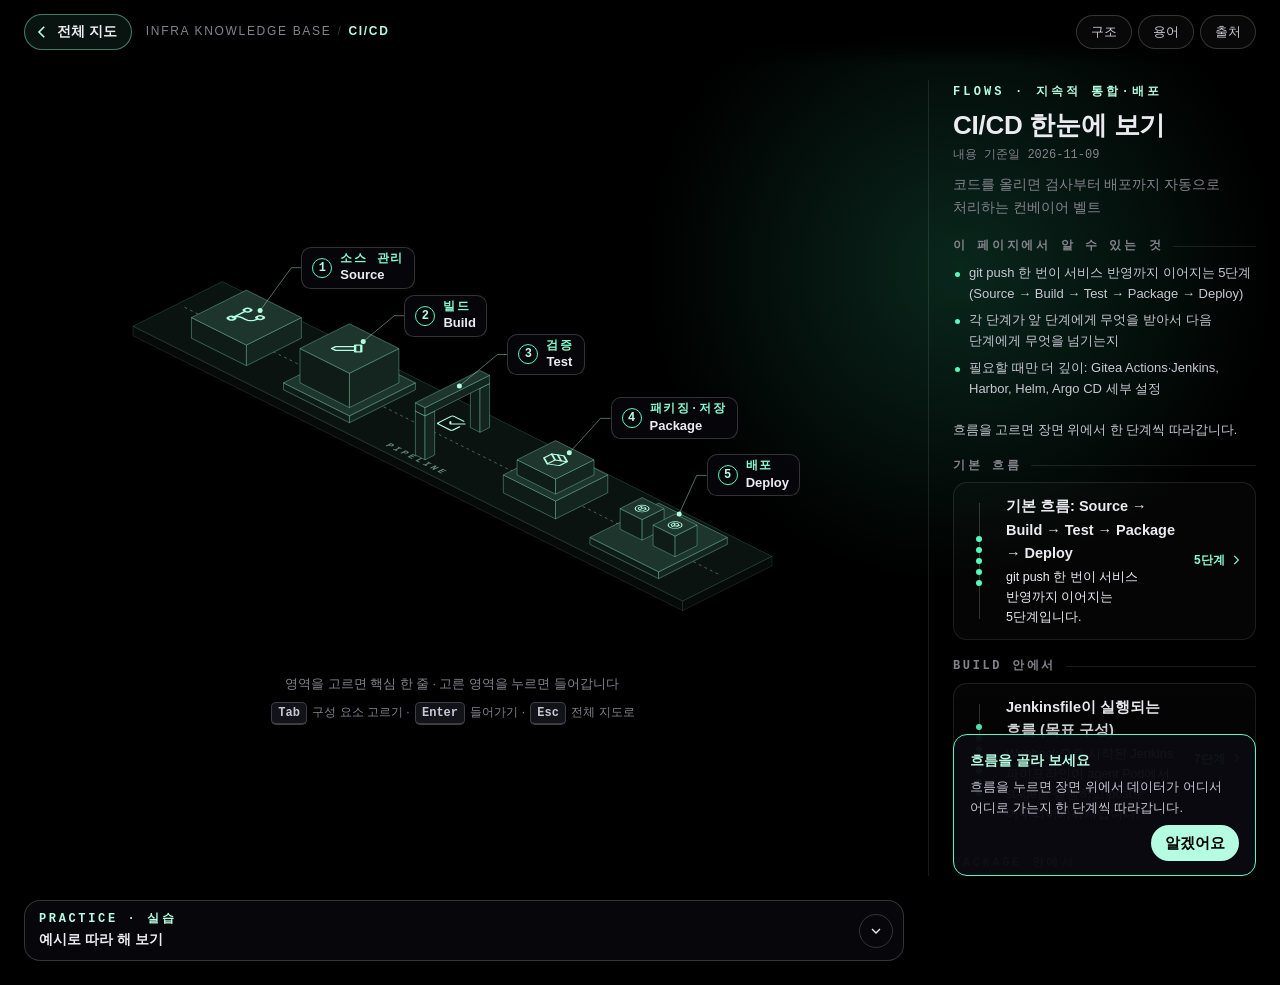
==== commit 3f900729: "feat(a11y): show which keys work on the board, the flow panel and the dialog Esc and the arrow keys " ====
--- a/ci_cd_guideline/index.html
+++ b/ci_cd_guideline/index.html
@@ -33,6 +33,7 @@
       <div class="view-cap" id="view-cap" hidden></div>
       <ol class="legend" id="legend" aria-label="장면의 구성 요소 목록" hidden></ol>
       <p class="hint" id="hint" aria-live="polite"></p>
+      <div id="keys"></div>
     </main>
 
     <aside class="tours" id="tours" aria-label="흐름" tabindex="-1">
@@ -78,7 +79,7 @@
       <div class="md-slides" id="md-slides" aria-live="polite"></div>
       <div class="md-foot">
         <div class="md-dots" id="md-dots" role="group" aria-label="설명 넘기기"></div>
-        <p class="md-hint" id="md-hint">← → 키나 아래 점으로 넘겨 보세요</p>
+        <div class="md-hint" id="md-hint"></div>
         <div class="md-actions" id="md-actions"></div>
       </div>
     </div>
--- a/ci_cd_guideline/style.css
+++ b/ci_cd_guideline/style.css
@@ -568,3 +568,11 @@
   *, *::before, *::after { animation-duration: .01ms !important; animation-delay: 0s !important; animation-iteration-count: 1 !important; transition-duration: .01ms !important; transition-delay: 0s !important; scroll-behavior: auto !important; }
   .link.flowing, .glow, .tv-where::before, .tv-node.is-on span, .tour-item:hover .ti-route i, .tv-step__text.is-typing::after { animation: none !important; }
 }
+
+/* 키 안내 — 키보드가 있는 기기에서만 보인다 */
+.kbd-hint { margin: 8px 0 0; font-size: 12px; color: var(--muted); line-height: 1.8; text-align: center; }
+.kbd-hint kbd { display: inline-block; min-width: 1.9em; margin: 0 2px; padding: 1px 6px; font: 600 12px/1.5 var(--mono); color: var(--soft); text-align: center; background: var(--panel-2); border: 1px solid var(--line-2); border-bottom-width: 2px; border-radius: 5px; }
+.tv-nav + .kbd-hint { text-align: left; }
+.md-hint .kbd-hint { margin: 0; text-align: left; white-space: nowrap; overflow: hidden; text-overflow: ellipsis; }
+.tours__how { margin: 0 0 14px; font-size: 12.5px; color: var(--soft); }
+@media (hover: none) and (pointer: coarse) { .kbd-hint { display: none; } }
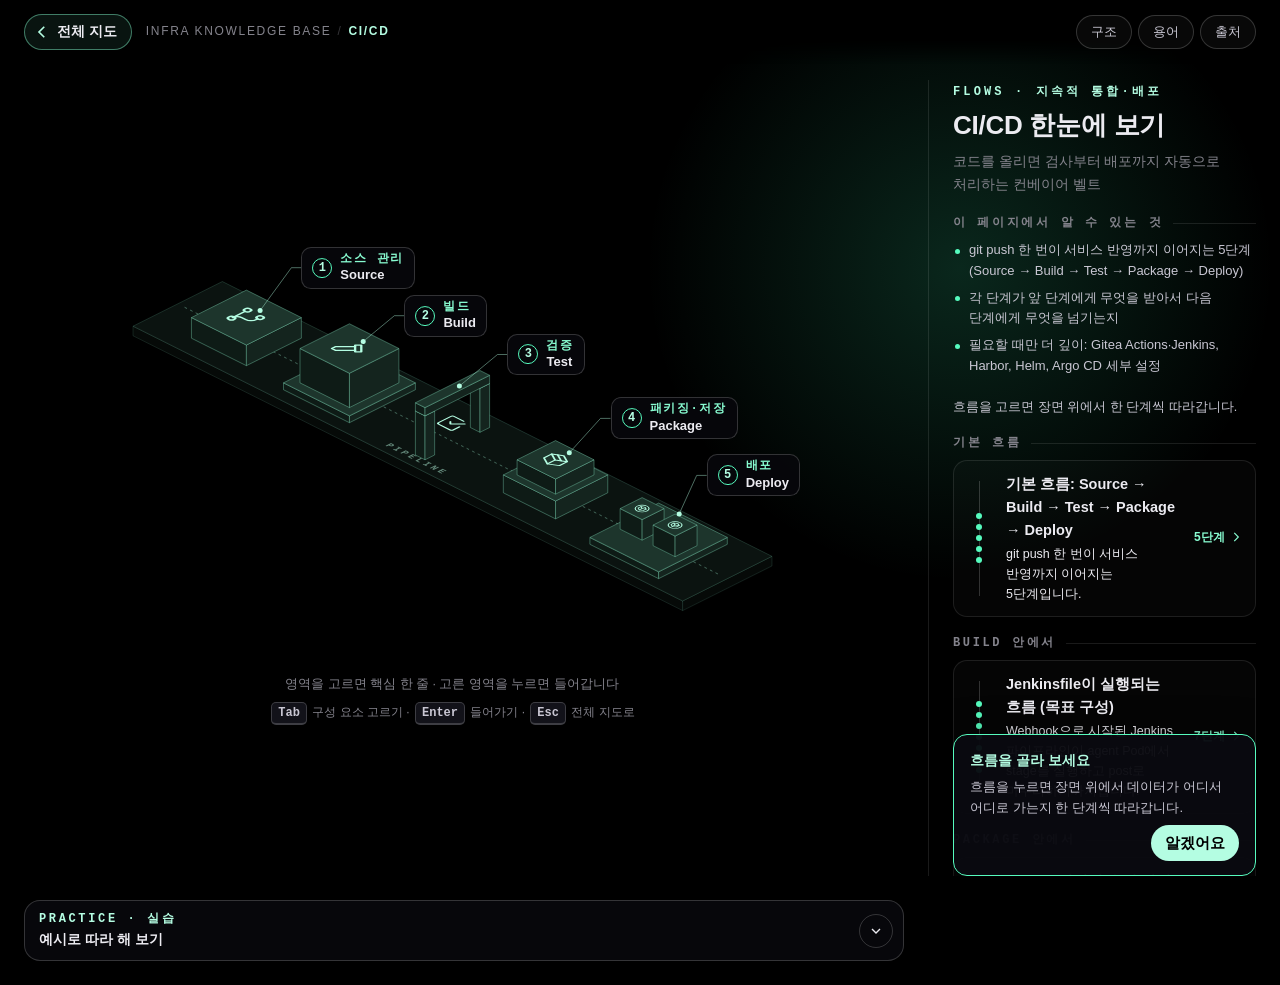
==== commit 372a38f0: "feat(guides): split next topic and next chapter in the topic dialog The dialog showed one 'next topi" ====
--- a/ci_cd_guideline/index.html
+++ b/ci_cd_guideline/index.html
@@ -68,8 +68,8 @@
   <section class="modal" id="modal" role="dialog" aria-modal="true" aria-labelledby="md-title" hidden>
     <div class="md-art">
       <svg class="md-svg" id="md-svg" aria-hidden="true" focusable="false"></svg>
-      <button type="button" class="md-arrow md-prev" id="md-prev" aria-label="이전 주제"><svg viewBox="0 0 24 24" aria-hidden="true"><path d="M15 5l-7 7 7 7"/></svg></button>
-      <button type="button" class="md-arrow md-next" id="md-next" aria-label="다음 주제"><svg viewBox="0 0 24 24" aria-hidden="true"><path d="M9 5l7 7-7 7"/></svg></button>
+      <button type="button" class="md-arrow md-prev" id="md-prev" aria-label="이전 장"><svg viewBox="0 0 24 24" aria-hidden="true"><path d="M15 5l-7 7 7 7"/></svg></button>
+      <button type="button" class="md-arrow md-next" id="md-next" aria-label="다음 장"><svg viewBox="0 0 24 24" aria-hidden="true"><path d="M9 5l7 7-7 7"/></svg></button>
     </div>
     <div class="md-info">
       <button type="button" class="md-close" id="md-close" aria-label="닫기"><svg viewBox="0 0 24 24" aria-hidden="true"><path d="M6 6l12 12M18 6L6 18"/></svg></button>
--- a/ci_cd_guideline/style.css
+++ b/ci_cd_guideline/style.css
@@ -82,8 +82,8 @@
 .nav-btn svg { width: 16px; height: 16px; flex: none; fill: none; stroke: var(--lav); stroke-width: 2.2; transition: transform .2s var(--ease); }
 .nav-btn:hover { border-color: var(--lav); background: hsl(var(--h) 50% 22% / .95); }
 .stage-up:hover svg { transform: translateX(-3px); }
-.md-go { padding: 6px 12px 6px 16px; }
-.md-go:hover svg { transform: translateX(3px); }
+.md-go, .md-chapter { padding: 6px 12px 6px 16px; }
+.md-go:hover svg, .md-chapter:hover svg { transform: translateX(3px); }
 .stage-up b { color: var(--lav); font-weight: 700; max-width: 220px; overflow: hidden; text-overflow: ellipsis; white-space: nowrap; }
 .stage-up kbd { margin-left: 2px; padding: 1px 6px; border: 1px solid hsl(var(--h) 95% 75% / .5); border-radius: 6px; color: var(--text); font: 600 12px var(--mono); }
 @keyframes upIn { from { opacity: 0; transform: translateX(-16px); } }
@@ -273,7 +273,6 @@
 .tours:not(.is-view) .tours__view { display: none; }
 .tours__eyebrow { margin: 0 0 8px; font: 600 12px/1.4 var(--mono); letter-spacing: .26em; color: var(--lav); text-transform: uppercase; }
 .tours__title { margin: 0 0 10px; font-size: 26px; line-height: 1.25; font-weight: 800; letter-spacing: -.01em; }
-.tours__checked { margin: -4px 0 10px; font: 500 12px/1.4 var(--mono); color: var(--muted); }
 .tours__lead { margin: 0 0 16px; font-size: 13.5px; color: var(--muted); line-height: 1.7; }
 .tours__learn { margin: 0 0 20px; padding: 0; list-style: none; display: grid; gap: 6px; font-size: 13px; color: var(--soft); }
 .tours__learn li { position: relative; padding-left: 16px; }
